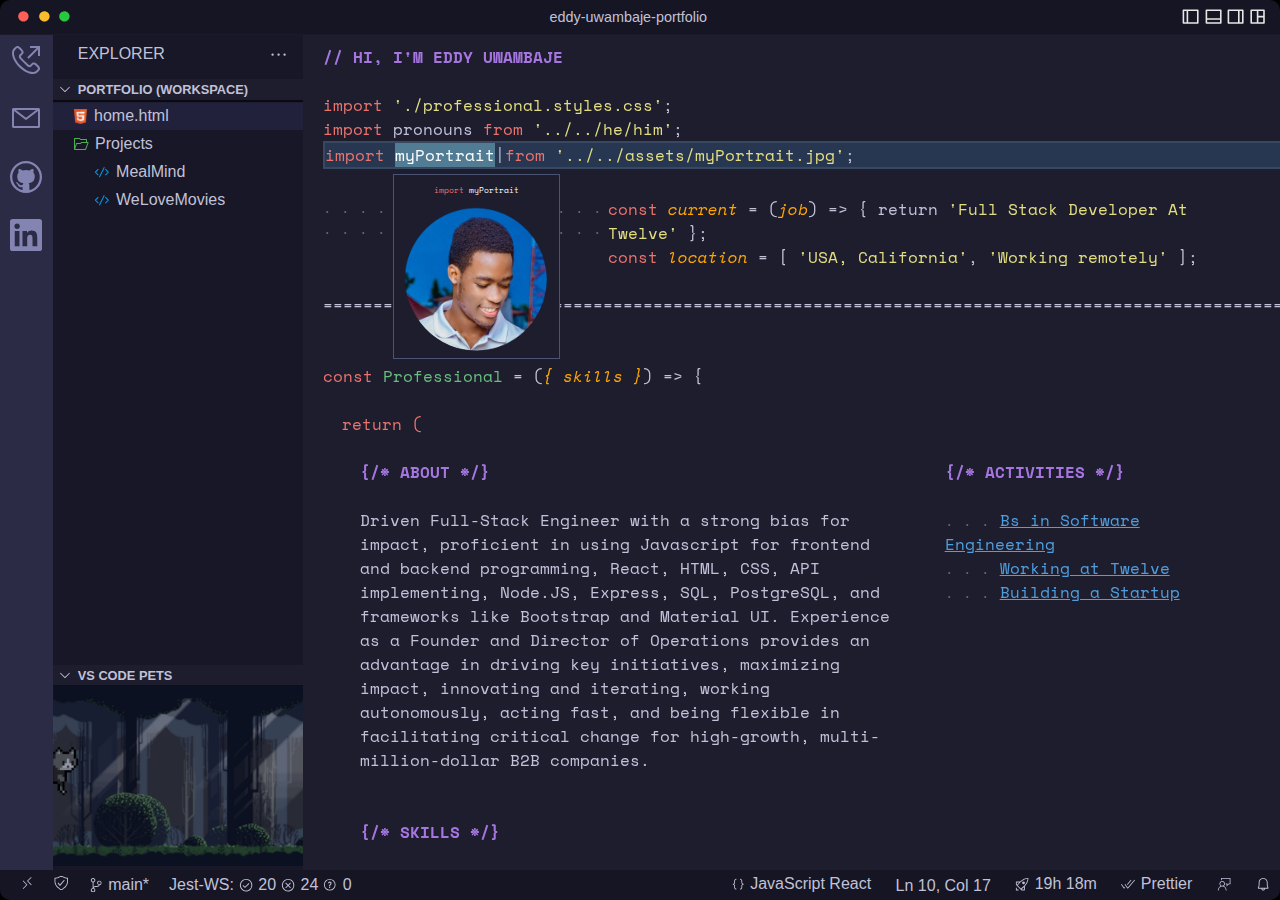
==== index.html @ d239633b "initial commit" ====
<!DOCTYPE html>
<html lang="en">
<head>
 <meta charset="utf-8">
 <link rel="icon" href="./static/images/favicon.ico">
 <meta name="viewport" content="width=device-width,initial-scale=1">
 <meta name="theme-color" content="#000000">
 <title>Eddy UWAMBAJE</title>
 <link href="./static/css/styles.css" rel="stylesheet">
</head>

 <div id="root">
  <div class="browser">
   <div class="browser-window">
    <div class="browser-options"><span class="close-button"><svg stroke="currentColor" fill="currentColor"
       stroke-width="0" viewBox="0 0 16 16" height="1em" width="1em" xmlns="http://www.w3.org/2000/svg">
       <path
        d="M8 4c.367 0 .721.048 1.063.145a3.943 3.943 0 0 1 1.762 1.031 3.944 3.944 0 0 1 1.03 1.762c.097.34.145.695.145 1.062 0 .367-.048.721-.145 1.063a3.94 3.94 0 0 1-1.03 1.765 4.017 4.017 0 0 1-1.762 1.031C8.72 11.953 8.367 12 8 12s-.721-.047-1.063-.14a4.056 4.056 0 0 1-1.765-1.032A4.055 4.055 0 0 1 4.14 9.062 3.992 3.992 0 0 1 4 8c0-.367.047-.721.14-1.063a4.02 4.02 0 0 1 .407-.953A4.089 4.089 0 0 1 5.98 4.546a3.94 3.94 0 0 1 .957-.401A3.89 3.89 0 0 1 8 4z">
       </path>
      </svg></span><span class="minimize-button"><svg stroke="currentColor" fill="currentColor" stroke-width="0"
       viewBox="0 0 16 16" height="1em" width="1em" xmlns="http://www.w3.org/2000/svg">
       <path
        d="M8 4c.367 0 .721.048 1.063.145a3.943 3.943 0 0 1 1.762 1.031 3.944 3.944 0 0 1 1.03 1.762c.097.34.145.695.145 1.062 0 .367-.048.721-.145 1.063a3.94 3.94 0 0 1-1.03 1.765 4.017 4.017 0 0 1-1.762 1.031C8.72 11.953 8.367 12 8 12s-.721-.047-1.063-.14a4.056 4.056 0 0 1-1.765-1.032A4.055 4.055 0 0 1 4.14 9.062 3.992 3.992 0 0 1 4 8c0-.367.047-.721.14-1.063a4.02 4.02 0 0 1 .407-.953A4.089 4.089 0 0 1 5.98 4.546a3.94 3.94 0 0 1 .957-.401A3.89 3.89 0 0 1 8 4z">
       </path>
      </svg></span><span class="maximize-button"><svg stroke="currentColor" fill="currentColor" stroke-width="0"
       viewBox="0 0 16 16" height="1em" width="1em" xmlns="http://www.w3.org/2000/svg">
       <path
        d="M8 4c.367 0 .721.048 1.063.145a3.943 3.943 0 0 1 1.762 1.031 3.944 3.944 0 0 1 1.03 1.762c.097.34.145.695.145 1.062 0 .367-.048.721-.145 1.063a3.94 3.94 0 0 1-1.03 1.765 4.017 4.017 0 0 1-1.762 1.031C8.72 11.953 8.367 12 8 12s-.721-.047-1.063-.14a4.056 4.056 0 0 1-1.765-1.032A4.055 4.055 0 0 1 4.14 9.062 3.992 3.992 0 0 1 4 8c0-.367.047-.721.14-1.063a4.02 4.02 0 0 1 .407-.953A4.089 4.089 0 0 1 5.98 4.546a3.94 3.94 0 0 1 .957-.401A3.89 3.89 0 0 1 8 4z">
       </path>
      </svg></span></div>
    <div class="file-name"><a href="./">eddy-uwambaje-portfolio</a></div>
    <div class="file-name-menu"><a aria-current="page" class="active" href="./">
      <div class="browser-menu"><span class="purple"> <img src="./static/images/html.png" height="15px" width="15px"/></span>
       <p class="linkActive">home.html</p>
      </div>
     </a><a class="" href="./projects.html">
      <div class="browser-menu"><span class="green"><svg stroke="currentColor" fill="currentColor" stroke-width="0"
         viewBox="0 0 16 16" height="1em" width="1em" xmlns="http://www.w3.org/2000/svg">
         <path
          d="M1.5 14h11l.48-.37 2.63-7-.48-.63H14V3.5l-.5-.5H7.71l-.86-.85L6.5 2h-5l-.5.5v11l.5.5zM2 3h4.29l.86.85.35.15H13v2H8.5l-.35.15-.86.85H3.5l-.47.34-1 3.08L2 3zm10.13 10H2.19l1.67-5H7.5l.35-.15.86-.85h5.79l-2.37 6z">
         </path>
        </svg></span>
       <p>Projects</p>
      </div>
     </a></div>
    <div class="panel-options"><span class="panel-icon"><svg stroke="currentColor" fill="currentColor" stroke-width="0"
       viewBox="0 0 24 24" height="1em" width="1em" xmlns="http://www.w3.org/2000/svg">
       <g>
        <path fill="none" d="M0 0h24v24H0z"></path>
        <path fill-rule="nonzero"
         d="M21 3a1 1 0 0 1 1 1v16a1 1 0 0 1-1 1H3a1 1 0 0 1-1-1V4a1 1 0 0 1 1-1h18zM7 5H4v14h3V5zm13 0H9v14h11V5z">
        </path>
       </g>
      </svg></span><span class="panel-icon"><svg stroke="currentColor" fill="currentColor" stroke-width="0"
       viewBox="0 0 24 24" height="1em" width="1em" xmlns="http://www.w3.org/2000/svg">
       <g>
        <path fill="none" d="M0 0h24v24H0z"></path>
        <path fill-rule="nonzero"
         d="M21 3a1 1 0 0 1 1 1v16a1 1 0 0 1-1 1H3a1 1 0 0 1-1-1V4a1 1 0 0 1 1-1h18zM4 16v3h16v-3H4zm0-2h16V5H4v9z">
        </path>
       </g>
      </svg></span><span class="panel-icon"><svg stroke="currentColor" fill="currentColor" stroke-width="0"
       viewBox="0 0 24 24" height="1em" width="1em" xmlns="http://www.w3.org/2000/svg">
       <g>
        <path fill="none" d="M0 0h24v24H0z"></path>
        <path fill-rule="nonzero"
         d="M21 3a1 1 0 0 1 1 1v16a1 1 0 0 1-1 1H3a1 1 0 0 1-1-1V4a1 1 0 0 1 1-1h18zm-6 2H4v14h11V5zm5 0h-3v14h3V5z">
        </path>
       </g>
      </svg></span><span class="panel-icon"><svg stroke="currentColor" fill="currentColor" stroke-width="0"
       viewBox="0 0 24 24" height="1em" width="1em" xmlns="http://www.w3.org/2000/svg">
       <g>
        <path fill="none" d="M0 0h24v24H0z"></path>
        <path fill-rule="nonzero"
         d="M21 20a1 1 0 0 1-1 1H4a1 1 0 0 1-1-1V4a1 1 0 0 1 1-1h16a1 1 0 0 1 1 1v16zM11 5H5v14h6V5zm8 8h-6v6h6v-6zm0-8h-6v6h6V5z">
        </path>
       </g>
      </svg></span></div>
   </div>
   <div class="app">
    <div class="iconbar"><a href="tel:+250785850860" target="_blank" rel="noreferrer" class="icon-button"><span><svg
        stroke="currentColor" fill="currentColor" stroke-width="0" viewBox="0 0 16 16" height="1em" width="1em"
        xmlns="http://www.w3.org/2000/svg">
        <path
         d="M8.648 6.648L13.29 2H10V1h5v5h-1V2.71L9.352 7.353l-.704-.704zm3.305 2.563a1.567 1.567 0 0 1 1.102.453c.11.11.232.224.367.344l.43.383c.15.135.291.276.421.421.13.146.253.295.368.446.114.15.2.312.257.484.058.172.092.344.102.516a1.568 1.568 0 0 1-.453 1.101c-.266.266-.505.5-.719.704a4.006 4.006 0 0 1-.664.515c-.23.14-.487.245-.773.313a4.696 4.696 0 0 1-1.008.109 6.157 6.157 0 0 1-1.75-.266A9.819 9.819 0 0 1 7.843 14a12.445 12.445 0 0 1-1.741-1.117 15.329 15.329 0 0 1-1.61-1.414c-.505-.51-.974-1.05-1.406-1.617a11.64 11.64 0 0 1-1.102-1.735 10.38 10.38 0 0 1-.718-1.773A6.005 6.005 0 0 1 1 4.625c0-.396.034-.734.102-1.016a2.63 2.63 0 0 1 .312-.765c.14-.23.313-.45.516-.664.203-.214.44-.456.71-.727A1.567 1.567 0 0 1 3.743 1c.26 0 .51.07.75.21.24.142.472.313.696.517.223.203.43.416.617.64.187.224.364.417.53.578a1.567 1.567 0 0 1 .453 1.102 1.4 1.4 0 0 1-.1.547 1.824 1.824 0 0 1-.25.43 2.983 2.983 0 0 1-.329.351c-.12.11-.229.214-.328.313a3.128 3.128 0 0 0-.258.289.46.46 0 0 0-.101.312c0 .063.047.162.14.297a5.3 5.3 0 0 0 .391.484 24.386 24.386 0 0 0 1.211 1.266c.234.23.461.45.68.664.218.214.43.417.633.61.203.192.375.356.515.492.14.135.25.24.328.312a.534.534 0 0 0 .696.063c.093-.068.19-.152.289-.25.099-.1.2-.209.304-.329.104-.12.224-.229.36-.328.135-.099.278-.185.43-.258a1.21 1.21 0 0 1 .554-.101zM11.383 14c.318 0 .583-.029.797-.086a1.93 1.93 0 0 0 .586-.266c.177-.12.343-.26.5-.421.156-.162.346-.352.57-.57.11-.11.164-.24.164-.391 0-.068-.042-.164-.125-.29a6.122 6.122 0 0 0-.313-.421 5.01 5.01 0 0 0-.43-.47c-.16-.155-.317-.299-.468-.429a4.322 4.322 0 0 0-.414-.32c-.125-.083-.224-.125-.297-.125a.545.545 0 0 0-.312.101 1.801 1.801 0 0 0-.29.25c-.093.1-.195.209-.304.329-.11.12-.23.229-.36.328-.13.099-.273.185-.43.258a1.208 1.208 0 0 1-.546.101 1.527 1.527 0 0 1-1.102-.46L4.883 7.39a1.537 1.537 0 0 1-.336-.5 1.655 1.655 0 0 1-.125-.602c0-.203.034-.383.101-.539.068-.156.151-.302.25-.438.1-.135.209-.252.329-.351.12-.099.229-.203.328-.313.099-.109.185-.205.258-.289a.429.429 0 0 0 .101-.312c0-.068-.042-.164-.125-.29a5.085 5.085 0 0 0-.312-.413 6.791 6.791 0 0 0-.43-.469 6.787 6.787 0 0 0-.469-.43 5.674 5.674 0 0 0-.422-.32c-.13-.089-.226-.13-.289-.125a.542.542 0 0 0-.398.164 65.24 65.24 0 0 1-.57.563 3.073 3.073 0 0 0-.422.5 1.9 1.9 0 0 0-.258.586A3.377 3.377 0 0 0 2 4.601c0 .5.08 1.015.242 1.546a9.12 9.12 0 0 0 .672 1.61c.287.541.63 1.068 1.031 1.578.401.51.831.997 1.29 1.46a13.205 13.205 0 0 0 3.046 2.298 8.37 8.37 0 0 0 1.586.664 5.526 5.526 0 0 0 1.516.242z">
        </path>
       </svg></span></a><a
      href="mailto:uwambajeddy@gmail.com?subject=Portfolio%20Contact&amp;body=Write%20your%20message%20here%20%3A)"
      target="_blank" rel="noreferrer" class="icon-button"><span><svg stroke="currentColor" fill="currentColor"
        stroke-width="0" viewBox="0 0 16 16" height="1em" width="1em" xmlns="http://www.w3.org/2000/svg">
        <path fill-rule="evenodd" clip-rule="evenodd"
         d="M1 3.5l.5-.5h13l.5.5v9l-.5.5h-13l-.5-.5v-9zm1 1.035V12h12V4.536L8.31 8.9H7.7L2 4.535zM13.03 4H2.97L8 7.869 13.03 4z">
        </path>
       </svg></span></a><a href="https://github.com/uwambajeddy" target="_blank" rel="noreferrer"
      class="icon-button"><span><svg stroke="currentColor" fill="currentColor" stroke-width="0" viewBox="0 0 24 24"
        height="1em" width="1em" xmlns="http://www.w3.org/2000/svg">
        <path
         d="M12 0a12 12 0 1 0 0 24 12 12 0 0 0 0-24zm3.163 21.783h-.093a.513.513 0 0 1-.382-.14.513.513 0 0 1-.14-.372v-1.406c.006-.467.01-.94.01-1.416a3.693 3.693 0 0 0-.151-1.028 1.832 1.832 0 0 0-.542-.875 8.014 8.014 0 0 0 2.038-.471 4.051 4.051 0 0 0 1.466-.964c.407-.427.71-.943.885-1.506a6.77 6.77 0 0 0 .3-2.13 4.138 4.138 0 0 0-.26-1.476 3.892 3.892 0 0 0-.795-1.284 2.81 2.81 0 0 0 .162-.582c.033-.2.05-.402.05-.604 0-.26-.03-.52-.09-.773a5.309 5.309 0 0 0-.221-.763.293.293 0 0 0-.111-.02h-.11c-.23.002-.456.04-.674.111a5.34 5.34 0 0 0-.703.26 6.503 6.503 0 0 0-.661.343c-.215.127-.405.249-.573.362a9.578 9.578 0 0 0-5.143 0 13.507 13.507 0 0 0-.572-.362 6.022 6.022 0 0 0-.672-.342 4.516 4.516 0 0 0-.705-.261 2.203 2.203 0 0 0-.662-.111h-.11a.29.29 0 0 0-.11.02 5.844 5.844 0 0 0-.23.763c-.054.254-.08.513-.081.773 0 .202.017.404.051.604.033.199.086.394.16.582A3.888 3.888 0 0 0 5.702 10a4.142 4.142 0 0 0-.263 1.476 6.871 6.871 0 0 0 .292 2.12c.181.563.483 1.08.884 1.516.415.422.915.75 1.466.964.653.25 1.337.41 2.033.476a1.828 1.828 0 0 0-.452.633 2.99 2.99 0 0 0-.2.744 2.754 2.754 0 0 1-1.175.27 1.788 1.788 0 0 1-1.065-.3 2.904 2.904 0 0 1-.752-.824 3.1 3.1 0 0 0-.292-.382 2.693 2.693 0 0 0-.372-.343 1.841 1.841 0 0 0-.432-.24 1.2 1.2 0 0 0-.481-.101c-.04.001-.08.005-.12.01a.649.649 0 0 0-.162.02.408.408 0 0 0-.13.06.116.116 0 0 0-.06.1.33.33 0 0 0 .14.242c.093.074.17.131.232.171l.03.021c.133.103.261.214.382.333.112.098.213.209.3.33.09.119.168.246.231.381.073.134.15.288.231.463.188.474.522.875.954 1.145.453.243.961.364 1.476.351.174 0 .349-.01.522-.03.172-.028.343-.057.515-.091v1.743a.5.5 0 0 1-.533.521h-.062a10.286 10.286 0 1 1 6.324 0v.005z">
        </path>
       </svg></span></a><a href="https://www.linkedin.com/in/eddy-uwambaje-920a27228/" target="_blank" rel="noreferrer"
      class="icon-button"><span class="si"><svg stroke="currentColor" fill="currentColor" stroke-width="0" role="img"
        viewBox="0 0 24 24" height="1em" width="1em" xmlns="http://www.w3.org/2000/svg">
        <title></title>
        <path
         d="M20.447 20.452h-3.554v-5.569c0-1.328-.027-3.037-1.852-3.037-1.853 0-2.136 1.445-2.136 2.939v5.667H9.351V9h3.414v1.561h.046c.477-.9 1.637-1.85 3.37-1.85 3.601 0 4.267 2.37 4.267 5.455v6.286zM5.337 7.433c-1.144 0-2.063-.926-2.063-2.065 0-1.138.92-2.063 2.063-2.063 1.14 0 2.064.925 2.064 2.063 0 1.139-.925 2.065-2.064 2.065zm1.782 13.019H3.555V9h3.564v11.452zM22.225 0H1.771C.792 0 0 .774 0 1.729v20.542C0 23.227.792 24 1.771 24h20.451C23.2 24 24 23.227 24 22.271V1.729C24 .774 23.2 0 22.222 0h.003z">
        </path>
       </svg></span></a><a class="icon-button menu"><span><svg stroke="currentColor" fill="currentColor"
        stroke-width="0" viewBox="0 0 16 16" height="1em" width="1em" xmlns="http://www.w3.org/2000/svg">
        <path d="M16 5H0V4h16v1zm0 8H0v-1h16v1zm0-4.008H0V8h16v.992z"></path>
       </svg></span></a></div>
       
    <div class="explorer">
     <div class="header">
      <p>EXPLORER</p><span><svg stroke="currentColor" fill="currentColor" stroke-width="0" viewBox="0 0 16 16"
        height="1em" width="1em" xmlns="http://www.w3.org/2000/svg">
        <path d="M4 8a1 1 0 1 1-2 0 1 1 0 0 1 2 0zm5 0a1 1 0 1 1-2 0 1 1 0 0 1 2 0zm5 0a1 1 0 1 1-2 0 1 1 0 0 1 2 0z">
        </path>
       </svg></span>
     </div>
     <div class="files">
      <div class="top">
       <div class="divider shadow"><span><svg stroke="currentColor" fill="currentColor" stroke-width="0"
          viewBox="0 0 16 16" height="1em" width="1em" xmlns="http://www.w3.org/2000/svg">
          <path fill-rule="evenodd" clip-rule="evenodd"
           d="M7.976 10.072l4.357-4.357.62.618L8.284 11h-.618L3 6.333l.619-.618 4.357 4.357z"></path>
         </svg></span>
        <p>PORTFOLIO (WORKSPACE)</p>
       </div>
       <div data-simplebar="init" class="links">
        <div class="simplebar-wrapper" style="margin: 0px;">
         <div class="simplebar-height-auto-observer-wrapper">
          <div class="simplebar-height-auto-observer"></div>
         </div>
         <div class="simplebar-mask">
          <div class="simplebar-offset" style="right: 0px; bottom: 0px;">
           <div class="simplebar-content-wrapper" tabindex="0" role="region" aria-label="scrollable content"
            style="height: 100%; overflow: hidden;">
            <div class="simplebar-content" style="padding: 0px;"><a aria-current="page" class="active" href="./">
              <div class="folder home linkActive"><span class="purple"><img src="./static/images/html.png" height="15px" width="15px"/></span>
               <p>home.html</p>
              </div>
             </a><a class="" href="./projects.html">
              <div class="folder"><span class="green"><svg stroke="currentColor" fill="currentColor" stroke-width="0"
                 viewBox="0 0 16 16" height="1em" width="1em" xmlns="http://www.w3.org/2000/svg">
                 <path
                  d="M1.5 14h11l.48-.37 2.63-7-.48-.63H14V3.5l-.5-.5H7.71l-.86-.85L6.5 2h-5l-.5.5v11l.5.5zM2 3h4.29l.86.85.35.15H13v2H8.5l-.35.15-.86.85H3.5l-.47.34-1 3.08L2 3zm10.13 10H2.19l1.67-5H7.5l.35-.15.86-.85h5.79l-2.37 6z">
                 </path>
                </svg></span>
               <p>Projects</p>
              </div>
             </a>
             <div class="projects"><a class="" href="./projects/ks-MealMind">
               <div class="folder"><span class="blue"><svg stroke="currentColor" fill="currentColor" stroke-width="0"
                  viewBox="0 0 16 16" height="1em" width="1em" xmlns="http://www.w3.org/2000/svg">
                  <path
                   d="M4.708 5.578L2.061 8.224l2.647 2.646-.708.708-3-3V7.87l3-3 .708.708zm7-.708L11 5.578l2.647 2.646L11 10.87l.708.708 3-3V7.87l-3-3zM4.908 13l.894.448 5-10L9.908 3l-5 10z">
                  </path>
                 </svg></span>
                <p>MealMind</p>
               </div>
              </a><a class="" href="./projects/ks-WeLoveMovies">
               <div class="folder"><span class="blue"><svg stroke="currentColor" fill="currentColor" stroke-width="0"
                  viewBox="0 0 16 16" height="1em" width="1em" xmlns="http://www.w3.org/2000/svg">
                  <path
                   d="M4.708 5.578L2.061 8.224l2.647 2.646-.708.708-3-3V7.87l3-3 .708.708zm7-.708L11 5.578l2.647 2.646L11 10.87l.708.708 3-3V7.87l-3-3zM4.908 13l.894.448 5-10L9.908 3l-5 10z">
                  </path>
                 </svg></span>
                <p>WeLoveMovies</p>
               </div>
              </a></div>
            </div>
           </div>
          </div>
         </div>
         <div class="simplebar-placeholder" style="width: 250px; height: 479px;"></div>
        </div>
        <div class="simplebar-track simplebar-horizontal" style="visibility: hidden;">
         <div class="simplebar-scrollbar" style="width: 0px; display: none;"></div>
        </div>
        <div class="simplebar-track simplebar-vertical" style="visibility: hidden;">
         <div class="simplebar-scrollbar" style="height: 0px; display: none;"></div>
        </div>
       </div>
      </div>
      <div class="bottom"><a href="https://marketplace.visualstudio.com/items?itemName=tonybaloney.vscode-pets"
        target="_blank" rel="noreferrer">
        <div class="divider"><span><svg stroke="currentColor" fill="currentColor" stroke-width="0" viewBox="0 0 16 16"
           height="1em" width="1em" xmlns="http://www.w3.org/2000/svg">
           <path fill-rule="evenodd" clip-rule="evenodd"
            d="M7.976 10.072l4.357-4.357.62.618L8.284 11h-.618L3 6.333l.619-.618 4.357 4.357z"></path>
          </svg></span>
         <p>VS CODE PETS</p>
        </div>
       </a><a href="https://marketplace.visualstudio.com/items?itemName=tonybaloney.vscode-pets" target="_blank"
        rel="noreferrer"><img src="./static/images/vspets.png"
         alt="Screenshot of a VSCodePets cat climbing in a forest"></a></div>
     </div>
    </div>
    <div data-simplebar="init" class="about-container simplebar-scrollable-y">
     <div class="simplebar-wrapper" style="margin: -10.2188px -20.4531px;">
      <div class="simplebar-height-auto-observer-wrapper">
       <div class="simplebar-height-auto-observer"></div>
      </div>
      <div class="simplebar-mask">
       <div class="simplebar-offset" style="right: 0px; bottom: 0px;">
        <div class="simplebar-content-wrapper" tabindex="0" role="region" aria-label="scrollable content"
         style="height: 100%; overflow: hidden scroll;">
         <div class="simplebar-content" style="padding: 10.2188px 20.4531px;">
          <p class="comment intro">// HI, I'M EDDY UWAMBAJE</p><br>
          <p><span class="code">import</span> <span class="style">'./professional.styles.css'</span>;</p>
          <p><span class="code">import</span> pronouns <span class="code">from</span> <span
            class="style">'../../he/him'</span>;</p>
          <p class="active-line"><span class="code">import</span> <mark class="highlight">myPortrait</mark><span
            class="blinking-cursor">|</span><span class="code">from</span> <span
            class="style">'../../assets/myPortrait.jpg'</span>;</p>
          <div class="position-container">
           <div class="code-popup">
            <p class="portrait-message"><span class="code">import</span> myPortrait</p><img
             src="/static/images/headshot.png" alt="Headshot" class="img-popup">
           </div>
           <div class="background-container">
            <div class="background-text-container">
             <div class="background-text left">
              <div class="back-symbols dots">. . . . . . . . . . . . . . . . . . . . . . . . . . . . . . . . . . . . . .
               . .</div>
              <div class="back-symbols dots">. . . . . . . . . . . . . . . . . . . . . . . . . . . . . . . . . . . . . .
               . .</div>
             </div>
             <div class="background-text">
              <p class="code-message"><span class="code">const</span> <span class="variable">current</span> = (<span
                class="variable">job</span>) =&gt; { return <span class="style">'Full Stack Developer At Twelve'</span> };</p>
              <p class="code-message"><span class="code">const</span> <span class="variable">location</span> = [ <span
                class="style">'USA, California'</span>, <span class="style">'Working remotely'</span> ];</p>
             </div>
            </div>
            <div class="back-symbols">
             ==========================================================================================================================================================================================================
            </div>
           </div>
          </div>
          <p><span class="code">const</span> <span class="identifier">Professional</span> = (<span class="variable">{
            skills }</span>) =&gt; {</p><br>
          <div class="nested">
           <p><span class="code">return (</span></p><br>
           <div class="nested">
            <div class="about-activities-container">
             <div class="about-activities-left">
              <h1 class="comment">{/* ABOUT */}</h1><br>
              <p>Driven Full-Stack Engineer with a strong bias for impact, proficient in using Javascript for frontend
               and backend programming, React, HTML, CSS, API implementing, Node.JS, Express, SQL, PostgreSQL, and
               frameworks like Bootstrap and Material UI. Experience as a Founder and Director of Operations provides an
               advantage in driving key initiatives, maximizing impact, innovating and iterating, working autonomously,
               acting fast, and being flexible in facilitating critical change for high-growth, multi-million-dollar B2B
               companies.</p>
             </div>
             <div class="about-activities">
              <h1 class="comment">{/* ACTIVITIES */}</h1><br>
              <p><span class="background dots">. . .</span> <span class="link"><a
                 href="https://www.alueducation.com" target="_blank" rel="noreferrer">Bs in Software Engineering</a></span></p>
              
              <p><span class="background dots">. . .</span> <span class="link"><a
                 href="https://www.usetwelve.com" target="_blank" rel="noreferrer">Working at Twelve</a></span>
              </p>
              <p><span class="background dots">. . .</span> <span class="link"><a
                 href="http://www.gobi.rw"
                 target="_blank" rel="noreferrer">Building a Startup</a></span></p>
             </div>
            </div><br><br>
            <h1 class="comment">{/* SKILLS */}</h1><br>
            <p>{</p><br>
            <div class="nested skills">
             <p><span class="code">frontend</span>: [<br>
              <div class="nested">HTML, CSS, Sass, Styled Components, Javascript, React, Redux, jQuery</div>];<br>
             </p><br>
             <p><span class="code">backend</span>: [<br>
              <div class="nested">Node.js, Express, RESTful APIs, SQL, PostgreSQL</div>];<br>
             </p><br>
             <p><span class="code">tools</span>: [<br>
              <div class="nested">Mocha, Chai, Jest, Knex, Git, GitHub, Heroku, Vercel, Netlify, Firebase, Node Package
               Manager, Yarn, Visual Studio Code, Figma, Photoshop, Miro, Atlassian (Confluence, Jira, Trello), Asana,
               ClickUp, Teamwork, Basecamp, 15Five, Lattice, Gusto, Slack</div>];<br>
             </p><br>
             <p><span class="code">additionalSkills</span>: [<br>
              <div class="nested">Project and Product Management, Process Documentation, System Conversions and
               Integrations, Cross-functional Collaboration, Product-led Growth, Product Analytics, User Feedback
               Collection and Analysis, Design Systems, UI and UX Design, Roadmap Planning, Customer and Community
               Support, and Open Source Contributions.</div>];<br>
             </p><br>
            </div>
            <p>}</p><br>
           </div>
           <p><span class="code">)</span></p><br>
          </div>
          <p>}</p><br>
          <p><span class="code">export default</span> <span class="identifier">Professional;</span></p>
         </div>
        </div>
       </div>
      </div>
      <div class="simplebar-placeholder" style="width: 724px; height: 1850px;"></div>
     </div>
     <div class="simplebar-track simplebar-horizontal" style="visibility: hidden;">
      <div class="simplebar-scrollbar" style="width: 0px; display: none;"></div>
     </div>
     <div class="simplebar-track simplebar-vertical" style="visibility: visible;">
      <div class="simplebar-scrollbar" style="height: 450px; transform: translate3d(0px, 0px, 0px); display: block;">
      </div>
     </div>
    </div>
   </div>
   <div class="status-bar">
    <div class="status-left">
     <div class="block"><span><svg stroke="currentColor" fill="currentColor" stroke-width="0" viewBox="0 0 16 16"
        height="1em" width="1em" xmlns="http://www.w3.org/2000/svg">
        <path fill-rule="evenodd" clip-rule="evenodd"
         d="M12.904 9.57L8.928 5.596l3.976-3.976-.619-.62L8 5.286v.619l4.285 4.285.62-.618zM3 5.62l4.072 4.07L3 13.763l.619.618L8 10v-.619L3.619 5 3 5.619z">
        </path>
       </svg></span></div>
     <div class="block"><span><svg stroke="currentColor" fill="currentColor" stroke-width="0" viewBox="0 0 16 16"
        height="1em" width="1em" xmlns="http://www.w3.org/2000/svg">
        <path
         d="M8.069 0c.262 0 .52.017.76.057a4.1 4.1 0 0 1 .697.154c.228.069.451.155.674.263.217.103.44.229.663.366.377.24.748.434 1.126.589a7.537 7.537 0 0 0 2.331.525c.406.029.823.046 1.257.046v4c0 .76-.097 1.48-.291 2.166a8.996 8.996 0 0 1-.789 1.943 10.312 10.312 0 0 1-1.188 1.725 15.091 15.091 0 0 1-1.492 1.532 17.57 17.57 0 0 1-1.703 1.325c-.594.412-1.194.795-1.794 1.143l-.24.143-.24-.143a27.093 27.093 0 0 1-1.806-1.143 15.58 15.58 0 0 1-1.703-1.325 15.082 15.082 0 0 1-1.491-1.532 10.947 10.947 0 0 1-1.194-1.725 9.753 9.753 0 0 1-.789-1.943A7.897 7.897 0 0 1 .571 6V2c.435 0 .852-.017 1.258-.046a8.16 8.16 0 0 0 1.188-.171c.383-.086.766-.2 1.143-.354A6.563 6.563 0 0 0 5.28.846C5.72.56 6.166.349 6.606.21A4.79 4.79 0 0 1 8.069 0zm6.502 2.983a9.566 9.566 0 0 1-2.234-.377 7.96 7.96 0 0 1-2.046-.943A4.263 4.263 0 0 0 9.23 1.16 3.885 3.885 0 0 0 8.074.994a3.99 3.99 0 0 0-1.165.166 3.946 3.946 0 0 0-1.058.503A7.926 7.926 0 0 1 3.8 2.61c-.709.206-1.451.332-2.229.378v3.017c0 .663.086 1.297.258 1.908a8.58 8.58 0 0 0 .72 1.743 9.604 9.604 0 0 0 1.08 1.572c.417.491.862.948 1.342 1.382.48.435.983.835 1.509 1.206.531.372 1.063.709 1.594 1.017a22.397 22.397 0 0 0 1.589-1.017 15.389 15.389 0 0 0 1.514-1.206c.48-.434.926-.891 1.343-1.382a9.596 9.596 0 0 0 1.08-1.572 8.258 8.258 0 0 0 .709-1.743 6.814 6.814 0 0 0 .262-1.908V2.983z">
        </path>
        <path fill-rule="evenodd" clip-rule="evenodd"
         d="M11.797 4.709l-.44-.378-.406.035-4.36 5.148-1.485-2.12-.4-.068-.463.331-.069.4 1.909 2.726.217.12.457.028.234-.102 4.835-5.715-.029-.405z">
        </path>
       </svg></span></div>
     <div class="block"><a href="https://www.gitkraken.com/gitlens" target="_blank" rel="noreferrer"
       class="extension"><span><svg stroke="currentColor" fill="currentColor" stroke-width="0" viewBox="0 0 24 24"
         height="1em" width="1em" xmlns="http://www.w3.org/2000/svg">
         <path
          d="M21.007 8.222A3.738 3.738 0 0 0 15.045 5.2a3.737 3.737 0 0 0 1.156 6.583 2.988 2.988 0 0 1-2.668 1.67h-2.99a4.456 4.456 0 0 0-2.989 1.165V7.4a3.737 3.737 0 1 0-1.494 0v9.117a3.776 3.776 0 1 0 1.816.099 2.99 2.99 0 0 1 2.668-1.667h2.99a4.484 4.484 0 0 0 4.223-3.039 3.736 3.736 0 0 0 3.25-3.687zM4.565 3.738a2.242 2.242 0 1 1 4.484 0 2.242 2.242 0 0 1-4.484 0zm4.484 16.441a2.242 2.242 0 1 1-4.484 0 2.242 2.242 0 0 1 4.484 0zm8.221-9.715a2.242 2.242 0 1 1 0-4.485 2.242 2.242 0 0 1 0 4.485z">
         </path>
        </svg></span>
       <p>main*</p>
      </a></div>
     <div class="block"><a href="https://jestjs.io/" target="_blank" rel="noreferrer" class="extension">
       <p>Jest-WS:</p><span><svg stroke="currentColor" fill="currentColor" stroke-width="0" viewBox="0 0 16 16"
         height="1em" width="1em" xmlns="http://www.w3.org/2000/svg">
         <path d="M6.27 10.87h.71l4.56-4.56-.71-.71-4.2 4.21-1.92-1.92L4 8.6l2.27 2.27z"></path>
         <path fill-rule="evenodd" clip-rule="evenodd"
          d="M8.6 1c1.6.1 3.1.9 4.2 2 1.3 1.4 2 3.1 2 5.1 0 1.6-.6 3.1-1.6 4.4-1 1.2-2.4 2.1-4 2.4-1.6.3-3.2.1-4.6-.7-1.4-.8-2.5-2-3.1-3.5C.9 9.2.8 7.5 1.3 6c.5-1.6 1.4-2.9 2.8-3.8C5.4 1.3 7 .9 8.6 1zm.5 12.9c1.3-.3 2.5-1 3.4-2.1.8-1.1 1.3-2.4 1.2-3.8 0-1.6-.6-3.2-1.7-4.3-1-1-2.2-1.6-3.6-1.7-1.3-.1-2.7.2-3.8 1-1.1.8-1.9 1.9-2.3 3.3-.4 1.3-.4 2.7.2 4 .6 1.3 1.5 2.3 2.7 3 1.2.7 2.6.9 3.9.6z">
         </path>
        </svg></span>
       <p class="status-align space">20</p><span><svg stroke="currentColor" fill="currentColor" stroke-width="0"
         viewBox="0 0 16 16" height="1em" width="1em" xmlns="http://www.w3.org/2000/svg">
         <path fill-rule="evenodd" clip-rule="evenodd"
          d="M8.6 1c1.6.1 3.1.9 4.2 2 1.3 1.4 2 3.1 2 5.1 0 1.6-.6 3.1-1.6 4.4-1 1.2-2.4 2.1-4 2.4-1.6.3-3.2.1-4.6-.7-1.4-.8-2.5-2-3.1-3.5C.9 9.2.8 7.5 1.3 6c.5-1.6 1.4-2.9 2.8-3.8C5.4 1.3 7 .9 8.6 1zm.5 12.9c1.3-.3 2.5-1 3.4-2.1.8-1.1 1.3-2.4 1.2-3.8 0-1.6-.6-3.2-1.7-4.3-1-1-2.2-1.6-3.6-1.7-1.3-.1-2.7.2-3.8 1-1.1.8-1.9 1.9-2.3 3.3-.4 1.3-.4 2.7.2 4 .6 1.3 1.5 2.3 2.7 3 1.2.7 2.6.9 3.9.6zM7.9 7.5L10.3 5l.7.7-2.4 2.5 2.4 2.5-.7.7-2.4-2.5-2.4 2.5-.7-.7 2.4-2.5-2.4-2.5.7-.7 2.4 2.5z">
         </path>
        </svg></span>
       <p class="status-align space">24</p><span><svg stroke="currentColor" fill="currentColor" stroke-width="0"
         viewBox="0 0 16 16" height="1em" width="1em" xmlns="http://www.w3.org/2000/svg">
         <path fill-rule="evenodd" clip-rule="evenodd"
          d="M7.5 1a6.5 6.5 0 1 0 0 13 6.5 6.5 0 0 0 0-13zm0 12a5.5 5.5 0 1 1 0-11 5.5 5.5 0 0 1 0 11zm1.55-8.42a1.84 1.84 0 0 0-.61-.42A2.25 2.25 0 0 0 7.53 4a2.16 2.16 0 0 0-.88.17c-.239.1-.45.254-.62.45a1.89 1.89 0 0 0-.38.62 3 3 0 0 0-.15.72h1.23a.84.84 0 0 1 .506-.741.72.72 0 0 1 .304-.049.86.86 0 0 1 .27 0 .64.64 0 0 1 .22.14.6.6 0 0 1 .16.22.73.73 0 0 1 .06.3c0 .173-.037.343-.11.5a2.4 2.4 0 0 1-.27.46l-.35.42c-.12.13-.24.27-.35.41a2.33 2.33 0 0 0-.27.45 1.18 1.18 0 0 0-.1.5v.66H8v-.49a.94.94 0 0 1 .11-.42 3.09 3.09 0 0 1 .28-.41l.36-.44a4.29 4.29 0 0 0 .36-.48 2.59 2.59 0 0 0 .28-.55 1.91 1.91 0 0 0 .11-.64 2.18 2.18 0 0 0-.1-.67 1.52 1.52 0 0 0-.35-.55zM6.8 9.83h1.17V11H6.8V9.83z">
         </path>
        </svg> </span>
       <p>0</p>
      </a></div>
    </div>
    <div class="status-right">
     <div class="block"><a href="https://reactjs.org/" target="_blank" rel="noreferrer" class="extension"><span><svg
         stroke="currentColor" fill="currentColor" stroke-width="0" viewBox="0 0 16 16" height="1em" width="1em"
         xmlns="http://www.w3.org/2000/svg">
         <path fill-rule="evenodd" clip-rule="evenodd"
          d="M6 2.984V2h-.09c-.313 0-.616.062-.909.185a2.33 2.33 0 0 0-.775.53 2.23 2.23 0 0 0-.493.753v.001a3.542 3.542 0 0 0-.198.83v.002a6.08 6.08 0 0 0-.024.863c.012.29.018.58.018.869 0 .203-.04.393-.117.572v.001a1.504 1.504 0 0 1-.765.787 1.376 1.376 0 0 1-.558.115H2v.984h.09c.195 0 .38.04.556.121l.001.001c.178.078.329.184.455.318l.002.002c.13.13.233.285.307.465l.001.002c.078.18.117.368.117.566 0 .29-.006.58-.018.869-.012.296-.004.585.024.87v.001c.033.283.099.558.197.824v.001c.106.273.271.524.494.753.223.23.482.407.775.53.293.123.596.185.91.185H6v-.984h-.09c-.199 0-.387-.038-.562-.115a1.613 1.613 0 0 1-.457-.32 1.659 1.659 0 0 1-.309-.467c-.074-.18-.11-.37-.11-.573 0-.228.003-.453.011-.672.008-.228.008-.45 0-.665a4.639 4.639 0 0 0-.055-.64 2.682 2.682 0 0 0-.168-.609A2.284 2.284 0 0 0 3.522 8a2.284 2.284 0 0 0 .738-.955c.08-.192.135-.393.168-.602.033-.21.051-.423.055-.64.008-.22.008-.442 0-.666-.008-.224-.012-.45-.012-.678a1.47 1.47 0 0 1 .877-1.354 1.33 1.33 0 0 1 .563-.121H6zm4 10.032V14h.09c.313 0 .616-.062.909-.185.293-.123.552-.3.775-.53.223-.23.388-.48.493-.753v-.001c.1-.266.165-.543.198-.83v-.002c.028-.28.036-.567.024-.863-.012-.29-.018-.58-.018-.869 0-.203.04-.393.117-.572v-.001a1.504 1.504 0 0 1 .765-.787c.176-.077.362-.115.558-.115H14v-.984h-.09c-.195 0-.38-.04-.556-.121l-.001-.001a1.376 1.376 0 0 1-.455-.318l-.002-.002a1.414 1.414 0 0 1-.307-.465l-.001-.002a1.405 1.405 0 0 1-.117-.566c0-.29.006-.58.018-.869a6.19 6.19 0 0 0-.024-.87v-.001a3.542 3.542 0 0 0-.197-.824v-.001a2.23 2.23 0 0 0-.494-.753 2.33 2.33 0 0 0-.775-.53 2.325 2.325 0 0 0-.91-.185H10v.984h.09c.2 0 .386.038.562.115.174.082.326.188.457.32.127.134.23.29.309.467.074.18.11.37.11.573 0 .228-.003.452-.011.672-.008.228-.008.45 0 .665.004.222.022.435.055.64.033.214.089.416.168.609a2.282 2.282 0 0 0 .738.955 2.282 2.282 0 0 0-.738.955 2.7 2.7 0 0 0-.168.602c-.033.21-.051.423-.055.64-.008.22-.008.442 0 .666.008.224.012.45.012.678a1.47 1.47 0 0 1-.42 1.035 1.466 1.466 0 0 1-.457.319 1.33 1.33 0 0 1-.563.121H10z">
         </path>
        </svg></span>
       <p>JavaScript React</p>
      </a></div>
     <div class="block">
      <p class="extension">Ln 10, Col 17</p>
     </div>
     <div class="block"><a href="https://marketplace.visualstudio.com/items?itemName=softwaredotcom.swdc-vscode"
       target="_blank" rel="noreferrer" class="extension"><span><svg stroke="currentColor" fill="currentColor"
         stroke-width="0" viewBox="0 0 16 16" height="1em" width="1em" xmlns="http://www.w3.org/2000/svg">
         <path fill-rule="evenodd" clip-rule="evenodd"
          d="M14.491 1c-3.598.004-6.654 1.983-8.835 4H1.5l-.5.5v3l.147.354.991.991.001.009 4 4 .009.001.999.999L7.5 15h3l.5-.5v-4.154c2.019-2.178 3.996-5.233 3.992-8.846l-.501-.5zM2 6h2.643a23.828 23.828 0 0 0-2.225 2.71L2 8.294V6zm5.7 8l-.42-.423a23.59 23.59 0 0 0 2.715-2.216V14H7.7zm-1.143-1.144L3.136 9.437C4.128 8 8.379 2.355 13.978 2.016c-.326 5.612-5.987 9.853-7.421 10.84zM4 15v-1H2v-2H1v3h3zm6.748-7.667a1.5 1.5 0 1 0-2.496-1.666 1.5 1.5 0 0 0 2.495 1.666z">
         </path>
        </svg></span>
       <p>19h 18m</p>
      </a></div>
     <div class="block"><a href="https://marketplace.visualstudio.com/items?itemName=esbenp.prettier-vscode"
       target="_blank" rel="noreferrer" class="extension"><span><svg stroke="currentColor" fill="currentColor"
         stroke-width="0" viewBox="0 0 16 16" height="1em" width="1em" xmlns="http://www.w3.org/2000/svg">
         <path fill-rule="evenodd" clip-rule="evenodd"
          d="M15.62 3.596L7.815 12.81l-.728-.033L4 8.382l.754-.53 2.744 3.907L14.917 3l.703.596z"></path>
         <path fill-rule="evenodd" clip-rule="evenodd"
          d="M7.234 8.774l4.386-5.178L10.917 3l-4.23 4.994.547.78zm-1.55.403l.548.78-.547-.78zm-1.617 1.91l.547.78-.799.943-.728-.033L0 8.382l.754-.53 2.744 3.907.57-.672z">
         </path>
        </svg></span>
       <p>Prettier</p>
      </a></div>
     <div class="block"><span><svg stroke="currentColor" fill="currentColor" stroke-width="0" viewBox="0 0 16 16"
        height="1em" width="1em" xmlns="http://www.w3.org/2000/svg">
        <path
         d="M7.549 10.078c.46.182.88.424 1.258.725.378.3.701.65.97 1.046a4.829 4.829 0 0 1 .848 2.714V15H9.75v-.438a3.894 3.894 0 0 0-1.155-2.782 4.054 4.054 0 0 0-1.251-.84 3.898 3.898 0 0 0-1.532-.315A3.894 3.894 0 0 0 3.03 11.78a4.06 4.06 0 0 0-.84 1.251c-.206.474-.31.985-.315 1.531V15H1v-.438a4.724 4.724 0 0 1 .848-2.713 4.918 4.918 0 0 1 2.229-1.77 2.994 2.994 0 0 1-.555-.493 3.156 3.156 0 0 1-.417-.602 2.942 2.942 0 0 1-.26-.683 3.345 3.345 0 0 1-.095-.739c0-.423.08-.82.24-1.189a3.095 3.095 0 0 1 1.626-1.627 3.067 3.067 0 0 1 2.386-.007 3.095 3.095 0 0 1 1.627 1.627 3.067 3.067 0 0 1 .157 1.928c-.06.237-.148.465-.266.684a3.506 3.506 0 0 1-.417.608c-.16.187-.345.35-.554.492zM5.812 9.75c.301 0 .584-.057.848-.17a2.194 2.194 0 0 0 1.162-1.163c.119-.269.178-.554.178-.854a2.138 2.138 0 0 0-.643-1.538 2.383 2.383 0 0 0-.697-.472 2.048 2.048 0 0 0-.848-.178c-.3 0-.583.057-.847.17a2.218 2.218 0 0 0-1.17 1.17c-.113.264-.17.547-.17.848 0 .3.057.583.17.847.115.264.27.497.466.697a2.168 2.168 0 0 0 1.552.643zM15 1v7h-1.75l-2.625 2.625V8H9.75v-.875h1.75v1.388l1.388-1.388h1.237v-5.25h-8.75v1.572a7.255 7.255 0 0 0-.438.069 2.62 2.62 0 0 0-.437.123V1H15z">
        </path>
       </svg></span></div>
     <div class="block"><span><svg stroke="currentColor" fill="currentColor" stroke-width="0" viewBox="0 0 16 16"
        height="1em" width="1em" xmlns="http://www.w3.org/2000/svg">
        <path
         d="M13.377 10.573a7.63 7.63 0 0 1-.383-2.38V6.195a5.115 5.115 0 0 0-1.268-3.446 5.138 5.138 0 0 0-3.242-1.722c-.694-.072-1.4 0-2.07.227-.67.215-1.28.574-1.794 1.053a4.923 4.923 0 0 0-1.208 1.675 5.067 5.067 0 0 0-.431 2.022v2.2a7.61 7.61 0 0 1-.383 2.37L2 12.343l.479.658h3.505c0 .526.215 1.04.586 1.412.37.37.885.586 1.412.586.526 0 1.04-.215 1.411-.586s.587-.886.587-1.412h3.505l.478-.658-.586-1.77zm-4.69 3.147a.997.997 0 0 1-.705.299.997.997 0 0 1-.706-.3.997.997 0 0 1-.3-.705h1.999a.939.939 0 0 1-.287.706zm-5.515-1.71l.371-1.114a8.633 8.633 0 0 0 .443-2.691V6.004c0-.563.12-1.113.347-1.616.227-.514.55-.969.969-1.34.419-.382.91-.67 1.436-.837.538-.18 1.1-.24 1.65-.18a4.147 4.147 0 0 1 2.597 1.4 4.133 4.133 0 0 1 1.004 2.776v2.01c0 .909.144 1.818.443 2.691l.371 1.113h-9.63v-.012z">
        </path>
       </svg></span></div>
    </div>
   </div>
  </div>
 </div>
</body>

</html>
---- static/css/styles.css ----
@import url(https://fonts.googleapis.com/css2?family=Space+Mono:ital,wght@0,400;0,700;1,400;1,700&amp;display=swap);
* {
  box-sizing: border-box;
  margin: 0;
  padding: 0;
}
#root {
  height: 100vh;
}
body {
  background-color: #000;
  font-family: Space Mono, monospace;
}
a,
body {
  color: #c1c1d8;
}
a {
  text-decoration: none;
}
.browser {
  display: flex;
  flex-direction: column;
  flex-flow: column;
  height: 100%;
}
.app {
  display: flex;
  flex: 1 1 auto;
  flex-direction: row;
  height: -webkit-max-content;
  height: max-content;
  min-height: 0;
  min-width: 0;
}
button,
input[type="reset"],
input[type="submit"] {
  background: none;
  border: none;
  color: inherit;
  cursor: pointer;
  font: inherit;
  outline: inherit;
  padding: 0;
}
@media (max-width: 768px) {
  .app {
    flex-direction: column;
  }
}
.browser-window {
  align-items: center;
  background-color: #151523;
  border-bottom: 1px solid #1a1a2a;
  border-radius: 10px 10px 0 0;
  display: flex;
  font-family: -apple-system, BlinkMacSystemFont, sans-serif;
  font-size: 1em;
  font-weight: 300;
  justify-content: space-between;
  padding: 0.5% 1%;
}
.browser-window .browser-options {
  font-size: 1.3em;
  line-height: 0;
}
.browser-window .browser-options .close-button {
  color: #fe6057;
  display: inline-block;
}
.browser-window .browser-options .minimize-button {
  color: #fdbc2e;
  display: inline-block;
}
.browser-window .browser-options .maximize-button {
  color: #28c840;
  display: inline-block;
}
.browser-window .file-name {
  display: inline;
  font-size: 0.9em;
}
.browser-window .file-name-menu {
  display: none;
}
.browser-window .panel-options {
  color: #e7e7e7;
  display: flex;
  font-size: 1.2em;
  gap: 3px;
  line-height: 0;
}
.browser-window .panel-options .panel-icon {
  display: inline-block;
}
.browser-window .panel-options a:hover {
  border-radius: 2px;
}
@media (max-width: 992px) {
  .browser-window {
    font-size: 1.2em;
  }
  .file-name {
    display: none !important;
  }
  .file-name-menu {
    align-items: center;
    display: flex !important;
    flex-wrap: nowrap;
    height: 100%;
    justify-content: space-evenly;
    min-height: 30px;
    min-width: 50%;
  }
  .file-name-menu .browser-menu {
    align-items: center;
    display: flex;
    height: 100%;
    justify-content: space-around;
    padding: 1% 2%;
    text-align: center;
  }
  .file-name-menu .browser-menu span {
    display: inline-block;
    line-height: 0;
    padding-right: 10%;
    text-align: center;
    vertical-align: center;
  }
  .file-name-menu .browser-menu p {
    color: #8484b3;
  }
  .file-name-menu .browser-menu .yellow {
    color: #fbc02d;
  }
  .file-name-menu .browser-menu .blue {
    color: #059be5;
  }
  .file-name-menu .browser-menu .green {
    color: #4caf50;
  }
  .file-name-menu .browser-menu .purple {
    color: #a677e0;
  }
  .file-name-menu .browser-menu .red {
    color: #ff5252;
  }
  .file-name-menu .browser-menu .linkActive {
    color: #e7e7e7;
  }
}
@media (max-width: 768px) {
  .browser-window {
    display: none !important;
  }
}
.iconbar {
  align-items: center;
  background-color: #2b2b46;
  display: flex;
  flex-basis: 70px;
  flex-direction: column;
  height: 100%;
  justify-content: flex-start;
  z-index: 100;
}
.iconbar .icon-button {
  color: #8484b3;
  font-size: 2em;
  padding: 10% 0;
  text-align: center;
  width: 100%;
}
.iconbar .icon-button:hover {
  color: #e7e7e7;
}
.iconbar .menu {
  display: none;
}
.icon-bar-navigation {
  background-color: #2b2b46;
  position: relative;
}
.icon-bar-navigation .hide-menu {
  display: none;
}
.icon-bar-navigation .show-menu {
  align-items: center;
  display: block;
  display: flex;
  flex-direction: column;
  gap: 15px;
  padding: 5%;
}
.icon-bar-navigation h1 {
  color: #a677e0;
  text-align: center;
}
.icon-bar-navigation a {
  color: #8484b3;
  display: block;
  font-size: 1.5em;
  text-align: center;
  width: 100%;
}
.icon-bar-navigation .linkActive {
  color: #e7e7e7;
}
@media (max-width: 768px) {
  .menu {
    display: inline !important;
    display: initial !important;
  }
  .iconbar {
    flex-direction: row;
    height: auto;
    justify-content: space-around;
  }
  .iconbar .icon-button {
    padding: initial;
    padding-top: 1%;
    width: auto;
  }
}
[data-simplebar] {
  align-content: flex-start;
  align-items: flex-start;
  flex-direction: column;
  flex-wrap: wrap;
  justify-content: flex-start;
  position: relative;
}
.simplebar-wrapper {
  height: inherit;
  max-height: inherit;
  max-width: inherit;
  overflow: hidden;
  width: inherit;
}
.simplebar-mask {
  direction: inherit;
  height: auto !important;
  overflow: hidden;
  width: auto !important;
  z-index: 0;
}
.simplebar-mask,
.simplebar-offset {
  bottom: 0;
  left: 0;
  margin: 0;
  padding: 0;
  position: absolute;
  right: 0;
  top: 0;
}
.simplebar-offset {
  -webkit-overflow-scrolling: touch;
  box-sizing: inherit !important;
  direction: inherit !important;
  resize: none !important;
}
.simplebar-content-wrapper {
  -ms-overflow-style: none;
  box-sizing: border-box !important;
  direction: inherit;
  display: block;
  height: 100%;
  max-height: 100%;
  max-width: 100%;
  position: relative;
  scrollbar-width: none;
  width: auto;
}
.simplebar-content-wrapper::-webkit-scrollbar,
.simplebar-hide-scrollbar::-webkit-scrollbar {
  display: none;
  height: 0;
  width: 0;
}
.simplebar-content:after,
.simplebar-content:before {
  content: " ";
  display: table;
}
.simplebar-placeholder {
  max-height: 100%;
  max-width: 100%;
  pointer-events: none;
  width: 100%;
}
.simplebar-height-auto-observer-wrapper {
  box-sizing: inherit !important;
  flex-basis: 0;
  flex-grow: inherit;
  flex-shrink: 0;
  float: left;
  height: 100%;
  margin: 0;
  max-height: 1px;
  max-width: 1px;
  overflow: hidden;
  padding: 0;
  pointer-events: none;
  position: relative;
  width: 100%;
  z-index: -1;
}
.simplebar-height-auto-observer {
  box-sizing: inherit;
  display: block;
  height: 1000%;
  left: 0;
  min-height: 1px;
  min-width: 1px;
  opacity: 0;
  top: 0;
  width: 1000%;
  z-index: -1;
}
.simplebar-height-auto-observer,
.simplebar-track {
  overflow: hidden;
  pointer-events: none;
  position: absolute;
}
.simplebar-track {
  bottom: 0;
  right: 0;
  z-index: 1;
}
[data-simplebar].simplebar-dragging .simplebar-content {
  pointer-events: none;
  user-select: none;
  -webkit-user-select: none;
}
[data-simplebar].simplebar-dragging .simplebar-track {
  pointer-events: all;
}
.simplebar-scrollbar {
  left: 0;
  min-height: 10px;
  position: absolute;
  right: 0;
}
.simplebar-scrollbar:before {
  background: #000;
  border-radius: 7px;
  content: "";
  left: 2px;
  opacity: 0;
  position: absolute;
  right: 2px;
  transition: opacity 0.2s linear;
}
.simplebar-scrollbar.simplebar-visible:before {
  opacity: 0.5;
  transition: opacity 0s linear;
}
.simplebar-track.simplebar-vertical {
  top: 0;
  width: 11px;
}
.simplebar-track.simplebar-vertical .simplebar-scrollbar:before {
  bottom: 2px;
  top: 2px;
}
.simplebar-track.simplebar-horizontal {
  height: 11px;
  left: 0;
}
.simplebar-track.simplebar-horizontal .simplebar-scrollbar:before {
  height: 100%;
  left: 2px;
  right: 2px;
}
.simplebar-track.simplebar-horizontal .simplebar-scrollbar {
  height: 7px;
  left: 0;
  min-height: 0;
  min-width: 10px;
  right: auto;
  top: 2px;
  width: auto;
}
[data-simplebar-direction="rtl"] .simplebar-track.simplebar-vertical {
  left: 0;
  right: auto;
}
.hs-dummy-scrollbar-size {
  direction: rtl;
  height: 500px;
  opacity: 0;
  overflow-x: scroll;
  overflow-y: hidden;
  position: fixed;
  visibility: hidden;
  width: 500px;
}
.simplebar-hide-scrollbar {
  -ms-overflow-style: none;
  left: 0;
  overflow-y: scroll;
  position: fixed;
  scrollbar-width: none;
  visibility: hidden;
}
.explorer {
  background-color: #171727;
  display: flex;
  flex-direction: column;
  font-family: -apple-system, BlinkMacSystemFont, sans-serif;
  font-weight: 300;
  height: 100%;
  max-width: 250px;
  min-height: 0;
  min-width: 200px;
  min-width: 0;
}
.explorer .header {
  display: flex;
  justify-content: space-between;
  padding: 10px 15px 10px 25px;
}
.explorer .header p {
  font-size: 1em;
}
.explorer .header span {
  font-size: 1.2em;
}
.explorer .files {
  display: flex;
  flex-direction: column;
  flex-grow: 2;
  justify-content: space-between;
  min-height: 0;
  min-width: 0;
}
.explorer .files .top {
  display: grid;
  flex-grow: 1;
  grid-template-rows: auto auto 2fr;
  min-height: 0;
  min-width: 0;
}
.explorer .files .top .divider {
  background-color: #1d1d2e;
  border-bottom: 1px solid #0e0e17;
  display: flex;
  padding: 2px 0 1px;
}
.explorer .files .top .divider span {
  font-size: 1em;
  line-height: 0;
  padding-left: 4px;
}
.explorer .files .top .divider p {
  font-size: 0.8em;
  font-weight: 700;
  padding: 1px 0 1px 5px;
}
.explorer .files .top .shadow {
  border-bottom: 1px solid #1d1d2e;
  box-shadow: 0 2px 1px 0 rgba(10, 9, 15, 0.9);
  overflow: hidden;
  z-index: 2;
}
.explorer .files .top .links {
  font-size: 1em;
  height: 100%;
  min-height: 0;
  min-width: 0;
  overflow-x: hidden;
  overflow-y: auto;
  z-index: 1;
}
.explorer .files .top .links .simplebar-scrollbar:before {
  background-color: rgba(114, 114, 172, 0.5);
  border-radius: 0;
  padding: 0;
  width: 1em;
}
.explorer .files .top .links .home {
  margin-top: 1%;
}
.explorer .files .top .links .folder {
  align-items: center;
  display: flex;
  justify-items: center;
  line-height: 0;
  padding: 2% 8%;
}
.explorer .files .top .links .folder p {
  line-height: normal !important;
}
.explorer .files .top .links .folder .yellow {
  color: #fbc02d;
}
.explorer .files .top .links .folder .blue {
  color: #059be5;
}
.explorer .files .top .links .folder .green {
  color: #4caf50;
}
.explorer .files .top .links .folder .purple {
  color: #a677e0;
}
.explorer .files .top .links .folder .red {
  color: #ff5252;
}
.explorer .files .top .links .folder span {
  display: inline-block;
  font-size: 1em;
  line-height: 0;
  padding-right: 3%;
  text-align: center;
  vertical-align: center;
}
.explorer .files .top .links .folder:hover {
  background-color: rgba(139, 139, 191, 0.1);
}
.explorer .files .top .links .linkActive {
  background-color: rgba(53, 53, 97, 0.35);
}
.explorer .files .top .links .projects .folder p {
  overflow: hidden;
  text-overflow: ellipsis;
  white-space: nowrap;
}
.explorer .files .top .links .projects span {
  padding-left: 10%;
}
.explorer .files .bottom .divider {
  background-color: #1d1d2e;
  border-bottom: 1px solid #0e0e17;
  display: flex;
  padding: 2px 0 1px;
}
.explorer .files .bottom .divider span {
  display: inline-block;
  font-size: 1em;
  line-height: 0;
  padding-left: 4px;
}
.explorer .files .bottom .divider p {
  font-size: 0.8em;
  font-weight: 700;
  padding: 1px 0 1px 5px;
}
.explorer .files .bottom img {
  width: 100%;
}
@media (max-width: 992px) {
  .explorer {
    display: none;
  }
}
.status-bar {
  align-items: center;
  background-color: #151523;
  border-radius: 0 0 10px 10px;
  display: flex;
  font-family: -apple-system, BlinkMacSystemFont, sans-serif;
  font-size: 1em;
  font-weight: 300;
  justify-content: space-between;
  margin: 0;
}
.status-bar .status-left {
  align-items: center;
  display: flex;
  justify-content: space-around;
  padding-left: 10px;
}
.status-bar .block {
  display: inline-block;
  padding: 5px 10px;
}
.status-bar .block .extension {
  align-items: center;
  display: flex;
  gap: 5px;
}
.status-bar .block span {
  display: inline-block;
  font-size: 0.9em;
  line-height: 0;
}
.status-bar .block:hover {
  background-color: rgba(168, 168, 205, 0.1);
}
@media (max-width: 1200px) {
  .status-bar {
    display: none;
  }
}
.about-container {
  background-color: #1d1d2e;
  font-size: 0.9em;
  font-size: 1em;
  height: 100%;
  overflow-x: hidden;
  overflow-y: auto;
  padding: 1% 2%;
  width: 100%;
  z-index: 100;
}
.about-container .simplebar-scrollbar:before {
  background-color: rgba(114, 114, 172, 0.5);
  border-radius: 0;
  padding: 0;
  width: 1em;
}
.about-container .active-line {
  background-color: #273651;
  border: 2px solid #374860;
  width: 110%;
}
@-webkit-keyframes blink {
  0% {
    opacity: 0;
  }
  49% {
    opacity: 0;
  }
  50% {
    opacity: 1;
  }
}
@keyframes blink {
  0% {
    opacity: 0;
  }
  49% {
    opacity: 0;
  }
  50% {
    opacity: 1;
  }
}
.about-container .blinking-cursor {
  -webkit-animation: blink 1s infinite;
  animation: blink 1s infinite;
}
.about-container .code-popup {
  background-color: #1d1d2e;
  border: 1px solid #495374;
  color: #fff;
  font-size: 0.5em;
  margin: 5px 0 5px 70px;
  padding: 1% 1% 0.5%;
  text-align: center;
  width: -webkit-fit-content;
  width: -moz-fit-content;
  width: fit-content;
  z-index: 1;
}
.about-container .code-popup .img-popup {
  border-radius: 100%;
  padding-top: 10px;
  width: 146px;
}
.about-container .position-container {
  position: relative;
}
.about-container .position-container .background-container {
  left: 0;
  position: absolute;
  top: 0;
  width: 100%;
  z-index: -1;
}
.about-container
  .position-container
  .background-container
  .background-text-container {
  display: flex;
  flex-wrap: nowrap;
  padding: 2.5% 0;
}
.about-container
  .position-container
  .background-container
  .background-text-container
  .left {
  min-width: 285px;
  overflow: hidden;
  width: 10%;
}
.about-container .back-symbols {
  margin-right: -1000%;
  overflow: hidden;
  text-overflow: "=";
  white-space: nowrap;
}
.about-container .about-activities-container {
  display: flex;
}
.about-container .about-activities-left {
  padding-right: 5%;
  width: 65%;
}
.about-container .dots {
  color: #67678d;
  font-size: 0.9em;
}
.about-container .code {
  color: #ed736c;
}
.about-container .link {
  color: #4f9fdf;
  text-decoration: underline;
}
.about-container .link a {
  color: #4f9fdf;
}
.about-container .type {
  color: #86e1f5;
  font-style: italic;
}
.about-container .variable {
  color: orange;
  font-style: italic;
}
.about-container .identifier {
  color: #69be7d;
}
.about-container .highlight {
  background-color: #527c93;
  color: #fff;
}
.about-container .comment {
  color: #a676e0;
  font-size: 1em;
  font-weight: 700;
}
.about-container .style {
  color: #e3de80;
}
.about-container .nested {
  padding: 0 0 0 2%;
}
@media (max-width: 768px) {
  .about-container .position-container {
    display: flex !important;
    flex-direction: row;
    justify-content: space-between;
  }
  .about-container .position-container .code-popup {
    display: inline-block;
    margin: 5px 5% 5px 0;
  }
  .about-container .position-container .code-popup .portrait-message {
    display: none;
  }
  .about-container .position-container .background-container {
    left: auto !important;
    position: static !important;
    right: 0;
    top: auto !important;
  }
  .about-container
    .position-container
    .background-container
    .background-text-container {
    height: 100%;
    padding: 0 !important;
  }
  .about-container
    .position-container
    .background-container
    .background-text-container
    .background-text {
    display: flex;
    flex-direction: column;
    height: 100%;
    justify-content: space-evenly;
  }
  .about-container .position-container .background-container .code-message {
    padding-bottom: 2%;
  }
  .about-container .back-symbols,
  .about-container .left {
    display: none !important;
  }
  .about-container .about-activities-container {
    flex-direction: column;
  }
  .about-container .about-activities-container .about-activities-left {
    padding-bottom: 7%;
    width: 100%;
  }
  .about-container .skills {
    padding-right: 5%;
  }
}
@media (max-width: 576px) {
  .about-container .position-container {
    display: flex !important;
    flex-direction: column !important;
  }
  .about-container .position-container .code-popup {
    margin: 5px 0 5px 70px !important;
  }
}
.project-preview-container {
  margin-bottom: 30px;
}
.project-preview-container .active-line {
  background-color: #273651;
  border: 2px solid #374860;
  color: #fff;
  font-weight: 700;
  margin-bottom: 10px;
  width: 110%;
}
.project-preview-container .project-container {
  align-items: center;
  -webkit-column-gap: 40px;
  column-gap: 40px;
  display: flex;
  flex-wrap: nowrap;
  justify-content: space-between;
  padding: 0;
}
.project-preview-container .project-container .project-img {
  background-color: #1d1d2e;
  border: 1px solid #495374;
  color: #fff;
  margin: 5px 0;
  max-width: 400px;
  padding: 1% 0;
}
.project-preview-container .project-container .project-img .img-popup {
  width: 100%;
}
.project-preview-container .project-container .project-info {
  flex-grow: 2;
  font-size: 1.1em;
}
.project-preview-container .project-container .project-info .project-content {
  grid-column-gap: 15px;
  grid-row-gap: 10px;
  -webkit-column-gap: 15px;
  column-gap: 15px;
  display: grid;
  grid-template-columns: auto 4fr;
  line-height: 2;
  row-gap: 10px;
}
.project-preview-container
  .project-container
  .project-info
  .project-content
  .dots {
  color: #67678d;
}
.project-preview-container
  .project-container
  .project-info
  .project-content
  .links {
  display: flex;
  gap: 10%;
}
.project-preview-container
  .project-container
  .project-info
  .project-content
  .links
  .project-page-link {
  color: #e4de80;
  text-decoration: underline;
}
.project-preview-container
  .project-container
  .project-info
  .project-content
  .links
  .project-repo-link {
  align-items: center;
  display: flex;
  gap: 10px;
}
.project-preview-container
  .project-container
  .project-info
  .project-content
  .links
  .project-repo-link
  span {
  display: inline-block;
  line-height: 0;
}
.project-preview-container
  .project-container
  .project-info
  .project-content
  .links
  .project-repo-link
  p {
  text-decoration: underline;
}
.project-preview-container
  .project-container
  .project-info
  .project-content
  .links
  a:hover {
  background-color: #527c93;
  color: #fff;
}
@media (max-width: 1200px) {
  .project-container {
    flex-direction: column;
    margin-bottom: 70px;
  }
  .project-container .project-img {
    margin-bottom: 20px !important;
    max-width: 80% !important;
  }
  .project-container .project-img .img-popup {
    width: 100%;
  }
}
.project-container {
  background-color: #1d1d2e;
  font-size: 0.9em;
  font-size: 1em;
  height: 100%;
  margin-bottom: 10px;
  overflow-x: hidden;
  overflow-y: auto;
  padding: 1% 2%;
  width: 100%;
  z-index: 100;
}
.project-container .comment {
  color: #a676e0;
  font-size: 1em;
  font-weight: 700;
}
.project-container .code {
  color: #ed736c;
}
.project-container .identifier {
  color: #69be7d;
}
.project-container .variable {
  color: orange;
  font-style: italic;
}
.project-container .style {
  color: #e3de80;
}
.project-container .nested {
  padding: 0 0 0 2%;
}
.projects-page-container {
  background-color: #1d1d2e;
  height: 100%;
  overflow-x: hidden;
  overflow-y: auto;
  width: 100%;
  z-index: 100;
}
.projects-page-container .md h1:first-child {
  margin-top: 0;
}
.projects-page-container .md h1,
.projects-page-container .md h2,
.projects-page-container .md h3 {
  margin: 3% 0 1%;
}
.projects-page-container .md h1 {
  color: #4caf50;
}
.projects-page-container .md h2 {
  color: #059be5;
}
.projects-page-container .md h3 {
  color: #ff5252;
}
.projects-page-container .md ul {
  line-height: 2;
  margin-left: 6%;
}
.projects-page-container .md p:nth-child(2) a {
  color: #e9c674;
  font-size: 1.2em;
  text-decoration: underline;
  text-transform: uppercase;
}
.projects-page-container .md p img {
  padding-bottom: 1%;
}
.projects-page-container .md code {
  background-color: #273651;
  border: 2px solid #374860;
  color: #fff;
}
.not-found-container {
  background-color: #1d1d2e;
  font-size: 0.9em;
  font-size: 1em;
  height: 100%;
  margin-bottom: 10px;
  overflow-x: hidden;
  overflow-y: auto;
  padding: 1% 2%;
  white-space: pre-line;
  width: 100%;
  z-index: 100;
}
.not-found-container .code {
  color: #ed736c;
}
.error-boundary-container {
  background-color: #1d1d2e;
  font-size: 0.9em;
  font-size: 1.2em;
  height: 100%;
  margin-bottom: 10px;
  overflow-x: hidden;
  overflow-y: auto;
  padding: 1% 2%;
  white-space: pre-line;
  width: 100%;
  z-index: 100;
}
.error-boundary-container .code {
  color: #ed736c;
  font-weight: 700;
}
.error-boundary-container .comment {
  color: #a676e0;
}
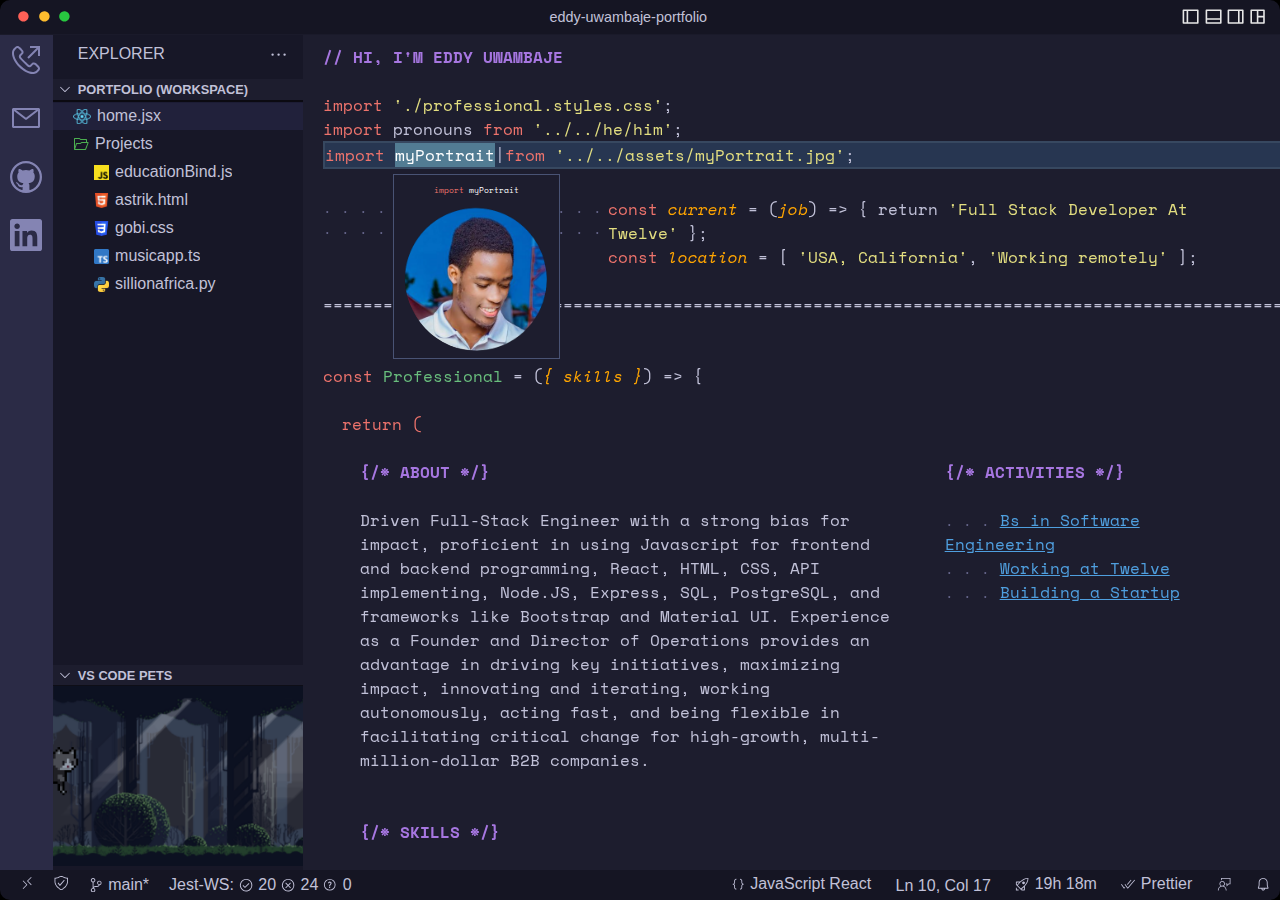
==== commit 0e037b6d: "fix bugs" ====
--- a/index.html
+++ b/index.html
@@ -1,411 +1,456 @@
 <!DOCTYPE html>
 <html lang="en">
+
 <head>
- <meta charset="utf-8">
- <link rel="icon" href="./static/images/favicon.ico">
- <meta name="viewport" content="width=device-width,initial-scale=1">
- <meta name="theme-color" content="#000000">
- <title>Eddy UWAMBAJE</title>
- <link href="./static/css/styles.css" rel="stylesheet">
+  <meta charset="utf-8">
+  <link rel="icon" href="./static/images/favicon.ico">
+  <meta name="viewport" content="width=device-width,initial-scale=1">
+  <meta name="theme-color" content="#000000">
+  <title>Eddy UWAMBAJE</title>
+  <link href="./static/css/styles.css" rel="stylesheet">
 </head>
 
- <div id="root">
+<div id="root">
   <div class="browser">
-   <div class="browser-window">
-    <div class="browser-options"><span class="close-button"><svg stroke="currentColor" fill="currentColor"
-       stroke-width="0" viewBox="0 0 16 16" height="1em" width="1em" xmlns="http://www.w3.org/2000/svg">
-       <path
-        d="M8 4c.367 0 .721.048 1.063.145a3.943 3.943 0 0 1 1.762 1.031 3.944 3.944 0 0 1 1.03 1.762c.097.34.145.695.145 1.062 0 .367-.048.721-.145 1.063a3.94 3.94 0 0 1-1.03 1.765 4.017 4.017 0 0 1-1.762 1.031C8.72 11.953 8.367 12 8 12s-.721-.047-1.063-.14a4.056 4.056 0 0 1-1.765-1.032A4.055 4.055 0 0 1 4.14 9.062 3.992 3.992 0 0 1 4 8c0-.367.047-.721.14-1.063a4.02 4.02 0 0 1 .407-.953A4.089 4.089 0 0 1 5.98 4.546a3.94 3.94 0 0 1 .957-.401A3.89 3.89 0 0 1 8 4z">
-       </path>
-      </svg></span><span class="minimize-button"><svg stroke="currentColor" fill="currentColor" stroke-width="0"
-       viewBox="0 0 16 16" height="1em" width="1em" xmlns="http://www.w3.org/2000/svg">
-       <path
-        d="M8 4c.367 0 .721.048 1.063.145a3.943 3.943 0 0 1 1.762 1.031 3.944 3.944 0 0 1 1.03 1.762c.097.34.145.695.145 1.062 0 .367-.048.721-.145 1.063a3.94 3.94 0 0 1-1.03 1.765 4.017 4.017 0 0 1-1.762 1.031C8.72 11.953 8.367 12 8 12s-.721-.047-1.063-.14a4.056 4.056 0 0 1-1.765-1.032A4.055 4.055 0 0 1 4.14 9.062 3.992 3.992 0 0 1 4 8c0-.367.047-.721.14-1.063a4.02 4.02 0 0 1 .407-.953A4.089 4.089 0 0 1 5.98 4.546a3.94 3.94 0 0 1 .957-.401A3.89 3.89 0 0 1 8 4z">
-       </path>
-      </svg></span><span class="maximize-button"><svg stroke="currentColor" fill="currentColor" stroke-width="0"
-       viewBox="0 0 16 16" height="1em" width="1em" xmlns="http://www.w3.org/2000/svg">
-       <path
-        d="M8 4c.367 0 .721.048 1.063.145a3.943 3.943 0 0 1 1.762 1.031 3.944 3.944 0 0 1 1.03 1.762c.097.34.145.695.145 1.062 0 .367-.048.721-.145 1.063a3.94 3.94 0 0 1-1.03 1.765 4.017 4.017 0 0 1-1.762 1.031C8.72 11.953 8.367 12 8 12s-.721-.047-1.063-.14a4.056 4.056 0 0 1-1.765-1.032A4.055 4.055 0 0 1 4.14 9.062 3.992 3.992 0 0 1 4 8c0-.367.047-.721.14-1.063a4.02 4.02 0 0 1 .407-.953A4.089 4.089 0 0 1 5.98 4.546a3.94 3.94 0 0 1 .957-.401A3.89 3.89 0 0 1 8 4z">
-       </path>
-      </svg></span></div>
-    <div class="file-name"><a href="./">eddy-uwambaje-portfolio</a></div>
-    <div class="file-name-menu"><a aria-current="page" class="active" href="./">
-      <div class="browser-menu"><span class="purple"> <img src="./static/images/html.png" height="15px" width="15px"/></span>
-       <p class="linkActive">home.html</p>
+    <div class="browser-window">
+      <div class="browser-options"><span class="close-button"><svg stroke="currentColor" fill="currentColor"
+            stroke-width="0" viewBox="0 0 16 16" height="1em" width="1em" xmlns="http://www.w3.org/2000/svg">
+            <path
+              d="M8 4c.367 0 .721.048 1.063.145a3.943 3.943 0 0 1 1.762 1.031 3.944 3.944 0 0 1 1.03 1.762c.097.34.145.695.145 1.062 0 .367-.048.721-.145 1.063a3.94 3.94 0 0 1-1.03 1.765 4.017 4.017 0 0 1-1.762 1.031C8.72 11.953 8.367 12 8 12s-.721-.047-1.063-.14a4.056 4.056 0 0 1-1.765-1.032A4.055 4.055 0 0 1 4.14 9.062 3.992 3.992 0 0 1 4 8c0-.367.047-.721.14-1.063a4.02 4.02 0 0 1 .407-.953A4.089 4.089 0 0 1 5.98 4.546a3.94 3.94 0 0 1 .957-.401A3.89 3.89 0 0 1 8 4z">
+            </path>
+          </svg></span><span class="minimize-button"><svg stroke="currentColor" fill="currentColor" stroke-width="0"
+            viewBox="0 0 16 16" height="1em" width="1em" xmlns="http://www.w3.org/2000/svg">
+            <path
+              d="M8 4c.367 0 .721.048 1.063.145a3.943 3.943 0 0 1 1.762 1.031 3.944 3.944 0 0 1 1.03 1.762c.097.34.145.695.145 1.062 0 .367-.048.721-.145 1.063a3.94 3.94 0 0 1-1.03 1.765 4.017 4.017 0 0 1-1.762 1.031C8.72 11.953 8.367 12 8 12s-.721-.047-1.063-.14a4.056 4.056 0 0 1-1.765-1.032A4.055 4.055 0 0 1 4.14 9.062 3.992 3.992 0 0 1 4 8c0-.367.047-.721.14-1.063a4.02 4.02 0 0 1 .407-.953A4.089 4.089 0 0 1 5.98 4.546a3.94 3.94 0 0 1 .957-.401A3.89 3.89 0 0 1 8 4z">
+            </path>
+          </svg></span><span class="maximize-button"><svg stroke="currentColor" fill="currentColor" stroke-width="0"
+            viewBox="0 0 16 16" height="1em" width="1em" xmlns="http://www.w3.org/2000/svg">
+            <path
+              d="M8 4c.367 0 .721.048 1.063.145a3.943 3.943 0 0 1 1.762 1.031 3.944 3.944 0 0 1 1.03 1.762c.097.34.145.695.145 1.062 0 .367-.048.721-.145 1.063a3.94 3.94 0 0 1-1.03 1.765 4.017 4.017 0 0 1-1.762 1.031C8.72 11.953 8.367 12 8 12s-.721-.047-1.063-.14a4.056 4.056 0 0 1-1.765-1.032A4.055 4.055 0 0 1 4.14 9.062 3.992 3.992 0 0 1 4 8c0-.367.047-.721.14-1.063a4.02 4.02 0 0 1 .407-.953A4.089 4.089 0 0 1 5.98 4.546a3.94 3.94 0 0 1 .957-.401A3.89 3.89 0 0 1 8 4z">
+            </path>
+          </svg></span></div>
+      <div class="file-name"><a href="./">eddy-uwambaje-portfolio</a></div>
+      <div class="file-name-menu"><a aria-current="page" class="active" href="./">
+          <div class="browser-menu"><span class="purple"> <img src="./static/images/html.png" height="15px"
+                width="15px" /></span>
+            <p class="linkActive">home.html</p>
+          </div>
+        </a><a class="" href="./projects.html">
+          <div class="browser-menu"><span class="green"><svg stroke="currentColor" fill="currentColor" stroke-width="0"
+                viewBox="0 0 16 16" height="1em" width="1em" xmlns="http://www.w3.org/2000/svg">
+                <path
+                  d="M1.5 14h11l.48-.37 2.63-7-.48-.63H14V3.5l-.5-.5H7.71l-.86-.85L6.5 2h-5l-.5.5v11l.5.5zM2 3h4.29l.86.85.35.15H13v2H8.5l-.35.15-.86.85H3.5l-.47.34-1 3.08L2 3zm10.13 10H2.19l1.67-5H7.5l.35-.15.86-.85h5.79l-2.37 6z">
+                </path>
+              </svg></span>
+            <p>Projects</p>
+          </div>
+        </a></div>
+      <div class="panel-options"><span class="panel-icon"><svg stroke="currentColor" fill="currentColor"
+            stroke-width="0" viewBox="0 0 24 24" height="1em" width="1em" xmlns="http://www.w3.org/2000/svg">
+            <g>
+              <path fill="none" d="M0 0h24v24H0z"></path>
+              <path fill-rule="nonzero"
+                d="M21 3a1 1 0 0 1 1 1v16a1 1 0 0 1-1 1H3a1 1 0 0 1-1-1V4a1 1 0 0 1 1-1h18zM7 5H4v14h3V5zm13 0H9v14h11V5z">
+              </path>
+            </g>
+          </svg></span><span class="panel-icon"><svg stroke="currentColor" fill="currentColor" stroke-width="0"
+            viewBox="0 0 24 24" height="1em" width="1em" xmlns="http://www.w3.org/2000/svg">
+            <g>
+              <path fill="none" d="M0 0h24v24H0z"></path>
+              <path fill-rule="nonzero"
+                d="M21 3a1 1 0 0 1 1 1v16a1 1 0 0 1-1 1H3a1 1 0 0 1-1-1V4a1 1 0 0 1 1-1h18zM4 16v3h16v-3H4zm0-2h16V5H4v9z">
+              </path>
+            </g>
+          </svg></span><span class="panel-icon"><svg stroke="currentColor" fill="currentColor" stroke-width="0"
+            viewBox="0 0 24 24" height="1em" width="1em" xmlns="http://www.w3.org/2000/svg">
+            <g>
+              <path fill="none" d="M0 0h24v24H0z"></path>
+              <path fill-rule="nonzero"
+                d="M21 3a1 1 0 0 1 1 1v16a1 1 0 0 1-1 1H3a1 1 0 0 1-1-1V4a1 1 0 0 1 1-1h18zm-6 2H4v14h11V5zm5 0h-3v14h3V5z">
+              </path>
+            </g>
+          </svg></span><span class="panel-icon"><svg stroke="currentColor" fill="currentColor" stroke-width="0"
+            viewBox="0 0 24 24" height="1em" width="1em" xmlns="http://www.w3.org/2000/svg">
+            <g>
+              <path fill="none" d="M0 0h24v24H0z"></path>
+              <path fill-rule="nonzero"
+                d="M21 20a1 1 0 0 1-1 1H4a1 1 0 0 1-1-1V4a1 1 0 0 1 1-1h16a1 1 0 0 1 1 1v16zM11 5H5v14h6V5zm8 8h-6v6h6v-6zm0-8h-6v6h6V5z">
+              </path>
+            </g>
+          </svg></span></div>
+    </div>
+    <div class="app">
+      <div class="iconbar"><a href="tel:+250785850860" target="_blank" rel="noreferrer" class="icon-button"><span><svg
+              stroke="currentColor" fill="currentColor" stroke-width="0" viewBox="0 0 16 16" height="1em" width="1em"
+              xmlns="http://www.w3.org/2000/svg">
+              <path
+                d="M8.648 6.648L13.29 2H10V1h5v5h-1V2.71L9.352 7.353l-.704-.704zm3.305 2.563a1.567 1.567 0 0 1 1.102.453c.11.11.232.224.367.344l.43.383c.15.135.291.276.421.421.13.146.253.295.368.446.114.15.2.312.257.484.058.172.092.344.102.516a1.568 1.568 0 0 1-.453 1.101c-.266.266-.505.5-.719.704a4.006 4.006 0 0 1-.664.515c-.23.14-.487.245-.773.313a4.696 4.696 0 0 1-1.008.109 6.157 6.157 0 0 1-1.75-.266A9.819 9.819 0 0 1 7.843 14a12.445 12.445 0 0 1-1.741-1.117 15.329 15.329 0 0 1-1.61-1.414c-.505-.51-.974-1.05-1.406-1.617a11.64 11.64 0 0 1-1.102-1.735 10.38 10.38 0 0 1-.718-1.773A6.005 6.005 0 0 1 1 4.625c0-.396.034-.734.102-1.016a2.63 2.63 0 0 1 .312-.765c.14-.23.313-.45.516-.664.203-.214.44-.456.71-.727A1.567 1.567 0 0 1 3.743 1c.26 0 .51.07.75.21.24.142.472.313.696.517.223.203.43.416.617.64.187.224.364.417.53.578a1.567 1.567 0 0 1 .453 1.102 1.4 1.4 0 0 1-.1.547 1.824 1.824 0 0 1-.25.43 2.983 2.983 0 0 1-.329.351c-.12.11-.229.214-.328.313a3.128 3.128 0 0 0-.258.289.46.46 0 0 0-.101.312c0 .063.047.162.14.297a5.3 5.3 0 0 0 .391.484 24.386 24.386 0 0 0 1.211 1.266c.234.23.461.45.68.664.218.214.43.417.633.61.203.192.375.356.515.492.14.135.25.24.328.312a.534.534 0 0 0 .696.063c.093-.068.19-.152.289-.25.099-.1.2-.209.304-.329.104-.12.224-.229.36-.328.135-.099.278-.185.43-.258a1.21 1.21 0 0 1 .554-.101zM11.383 14c.318 0 .583-.029.797-.086a1.93 1.93 0 0 0 .586-.266c.177-.12.343-.26.5-.421.156-.162.346-.352.57-.57.11-.11.164-.24.164-.391 0-.068-.042-.164-.125-.29a6.122 6.122 0 0 0-.313-.421 5.01 5.01 0 0 0-.43-.47c-.16-.155-.317-.299-.468-.429a4.322 4.322 0 0 0-.414-.32c-.125-.083-.224-.125-.297-.125a.545.545 0 0 0-.312.101 1.801 1.801 0 0 0-.29.25c-.093.1-.195.209-.304.329-.11.12-.23.229-.36.328-.13.099-.273.185-.43.258a1.208 1.208 0 0 1-.546.101 1.527 1.527 0 0 1-1.102-.46L4.883 7.39a1.537 1.537 0 0 1-.336-.5 1.655 1.655 0 0 1-.125-.602c0-.203.034-.383.101-.539.068-.156.151-.302.25-.438.1-.135.209-.252.329-.351.12-.099.229-.203.328-.313.099-.109.185-.205.258-.289a.429.429 0 0 0 .101-.312c0-.068-.042-.164-.125-.29a5.085 5.085 0 0 0-.312-.413 6.791 6.791 0 0 0-.43-.469 6.787 6.787 0 0 0-.469-.43 5.674 5.674 0 0 0-.422-.32c-.13-.089-.226-.13-.289-.125a.542.542 0 0 0-.398.164 65.24 65.24 0 0 1-.57.563 3.073 3.073 0 0 0-.422.5 1.9 1.9 0 0 0-.258.586A3.377 3.377 0 0 0 2 4.601c0 .5.08 1.015.242 1.546a9.12 9.12 0 0 0 .672 1.61c.287.541.63 1.068 1.031 1.578.401.51.831.997 1.29 1.46a13.205 13.205 0 0 0 3.046 2.298 8.37 8.37 0 0 0 1.586.664 5.526 5.526 0 0 0 1.516.242z">
+              </path>
+            </svg></span></a><a
+          href="mailto:uwambajeddy@gmail.com?subject=Portfolio%20Contact&amp;body=Write%20your%20message%20here%20%3A)"
+          target="_blank" rel="noreferrer" class="icon-button"><span><svg stroke="currentColor" fill="currentColor"
+              stroke-width="0" viewBox="0 0 16 16" height="1em" width="1em" xmlns="http://www.w3.org/2000/svg">
+              <path fill-rule="evenodd" clip-rule="evenodd"
+                d="M1 3.5l.5-.5h13l.5.5v9l-.5.5h-13l-.5-.5v-9zm1 1.035V12h12V4.536L8.31 8.9H7.7L2 4.535zM13.03 4H2.97L8 7.869 13.03 4z">
+              </path>
+            </svg></span></a><a href="https://github.com/uwambajeddy" target="_blank" rel="noreferrer"
+          class="icon-button"><span><svg stroke="currentColor" fill="currentColor" stroke-width="0" viewBox="0 0 24 24"
+              height="1em" width="1em" xmlns="http://www.w3.org/2000/svg">
+              <path
+                d="M12 0a12 12 0 1 0 0 24 12 12 0 0 0 0-24zm3.163 21.783h-.093a.513.513 0 0 1-.382-.14.513.513 0 0 1-.14-.372v-1.406c.006-.467.01-.94.01-1.416a3.693 3.693 0 0 0-.151-1.028 1.832 1.832 0 0 0-.542-.875 8.014 8.014 0 0 0 2.038-.471 4.051 4.051 0 0 0 1.466-.964c.407-.427.71-.943.885-1.506a6.77 6.77 0 0 0 .3-2.13 4.138 4.138 0 0 0-.26-1.476 3.892 3.892 0 0 0-.795-1.284 2.81 2.81 0 0 0 .162-.582c.033-.2.05-.402.05-.604 0-.26-.03-.52-.09-.773a5.309 5.309 0 0 0-.221-.763.293.293 0 0 0-.111-.02h-.11c-.23.002-.456.04-.674.111a5.34 5.34 0 0 0-.703.26 6.503 6.503 0 0 0-.661.343c-.215.127-.405.249-.573.362a9.578 9.578 0 0 0-5.143 0 13.507 13.507 0 0 0-.572-.362 6.022 6.022 0 0 0-.672-.342 4.516 4.516 0 0 0-.705-.261 2.203 2.203 0 0 0-.662-.111h-.11a.29.29 0 0 0-.11.02 5.844 5.844 0 0 0-.23.763c-.054.254-.08.513-.081.773 0 .202.017.404.051.604.033.199.086.394.16.582A3.888 3.888 0 0 0 5.702 10a4.142 4.142 0 0 0-.263 1.476 6.871 6.871 0 0 0 .292 2.12c.181.563.483 1.08.884 1.516.415.422.915.75 1.466.964.653.25 1.337.41 2.033.476a1.828 1.828 0 0 0-.452.633 2.99 2.99 0 0 0-.2.744 2.754 2.754 0 0 1-1.175.27 1.788 1.788 0 0 1-1.065-.3 2.904 2.904 0 0 1-.752-.824 3.1 3.1 0 0 0-.292-.382 2.693 2.693 0 0 0-.372-.343 1.841 1.841 0 0 0-.432-.24 1.2 1.2 0 0 0-.481-.101c-.04.001-.08.005-.12.01a.649.649 0 0 0-.162.02.408.408 0 0 0-.13.06.116.116 0 0 0-.06.1.33.33 0 0 0 .14.242c.093.074.17.131.232.171l.03.021c.133.103.261.214.382.333.112.098.213.209.3.33.09.119.168.246.231.381.073.134.15.288.231.463.188.474.522.875.954 1.145.453.243.961.364 1.476.351.174 0 .349-.01.522-.03.172-.028.343-.057.515-.091v1.743a.5.5 0 0 1-.533.521h-.062a10.286 10.286 0 1 1 6.324 0v.005z">
+              </path>
+            </svg></span></a><a href="https://www.linkedin.com/in/eddy-uwambaje-920a27228/" target="_blank"
+          rel="noreferrer" class="icon-button"><span class="si"><svg stroke="currentColor" fill="currentColor"
+              stroke-width="0" role="img" viewBox="0 0 24 24" height="1em" width="1em"
+              xmlns="http://www.w3.org/2000/svg">
+              <title></title>
+              <path
+                d="M20.447 20.452h-3.554v-5.569c0-1.328-.027-3.037-1.852-3.037-1.853 0-2.136 1.445-2.136 2.939v5.667H9.351V9h3.414v1.561h.046c.477-.9 1.637-1.85 3.37-1.85 3.601 0 4.267 2.37 4.267 5.455v6.286zM5.337 7.433c-1.144 0-2.063-.926-2.063-2.065 0-1.138.92-2.063 2.063-2.063 1.14 0 2.064.925 2.064 2.063 0 1.139-.925 2.065-2.064 2.065zm1.782 13.019H3.555V9h3.564v11.452zM22.225 0H1.771C.792 0 0 .774 0 1.729v20.542C0 23.227.792 24 1.771 24h20.451C23.2 24 24 23.227 24 22.271V1.729C24 .774 23.2 0 22.222 0h.003z">
+              </path>
+            </svg></span></a><a class="icon-button menu"><span><svg stroke="currentColor" fill="currentColor"
+              stroke-width="0" viewBox="0 0 16 16" height="1em" width="1em" xmlns="http://www.w3.org/2000/svg">
+              <path d="M16 5H0V4h16v1zm0 8H0v-1h16v1zm0-4.008H0V8h16v.992z"></path>
+            </svg></span></a></div>
+
+      <div class="explorer">
+        <div class="header">
+          <p>EXPLORER</p><span><svg stroke="currentColor" fill="currentColor" stroke-width="0" viewBox="0 0 16 16"
+              height="1em" width="1em" xmlns="http://www.w3.org/2000/svg">
+              <path
+                d="M4 8a1 1 0 1 1-2 0 1 1 0 0 1 2 0zm5 0a1 1 0 1 1-2 0 1 1 0 0 1 2 0zm5 0a1 1 0 1 1-2 0 1 1 0 0 1 2 0z">
+              </path>
+            </svg></span>
+        </div>
+        <div class="files">
+          <div class="top">
+            <div class="divider shadow"><span><svg stroke="currentColor" fill="currentColor" stroke-width="0"
+                  viewBox="0 0 16 16" height="1em" width="1em" xmlns="http://www.w3.org/2000/svg">
+                  <path fill-rule="evenodd" clip-rule="evenodd"
+                    d="M7.976 10.072l4.357-4.357.62.618L8.284 11h-.618L3 6.333l.619-.618 4.357 4.357z"></path>
+                </svg></span>
+              <p>PORTFOLIO (WORKSPACE)</p>
+            </div>
+            <div data-simplebar="init" class="links">
+              <div class="simplebar-wrapper" style="margin: 0px;">
+                <div class="simplebar-height-auto-observer-wrapper">
+                  <div class="simplebar-height-auto-observer"></div>
+                </div>
+                <div class="simplebar-mask">
+                  <div class="simplebar-offset" style="right: 0px; bottom: 0px;">
+                    <div class="simplebar-content-wrapper" tabindex="0" role="region" aria-label="scrollable content"
+                      style="height: 100%; overflow: hidden;">
+                      <div class="simplebar-content" style="padding: 0px;"><a aria-current="page" class="active"
+                          href="./">
+                          <div class="folder home linkActive">
+                            <span class="purple"><img src="./static/images/jsx.png"
+                                height="15px" width="18px" /></span>
+                            <p>home.jsx</p>
+                          </div>
+                        </a><a class="" href="./projects.html">
+                          <div class="folder"><span class="green"><svg stroke="currentColor" fill="currentColor"
+                                stroke-width="0" viewBox="0 0 16 16" height="1em" width="1em"
+                                xmlns="http://www.w3.org/2000/svg">
+                                <path
+                                  d="M1.5 14h11l.48-.37 2.63-7-.48-.63H14V3.5l-.5-.5H7.71l-.86-.85L6.5 2h-5l-.5.5v11l.5.5zM2 3h4.29l.86.85.35.15H13v2H8.5l-.35.15-.86.85H3.5l-.47.34-1 3.08L2 3zm10.13 10H2.19l1.67-5H7.5l.35-.15.86-.85h5.79l-2.37 6z">
+                                </path>
+                              </svg></span>
+                            <p>Projects</p>
+                          </div>
+                        </a>
+                        <div class="projects">
+                          <a class="" href="./projects.html#ebind">
+                            <div class="folder">
+                              <span class="purple"><img src="./static/images/js.png"
+                                height="15px" width="15px" /></span>
+                                </svg></span>
+                              <p>educationBind.js</p>
+                            </div>
+                          </a>
+                          <a class=""  href="./projects.html#astrik">
+                            <div class="folder"><span class="purple"><img src="./static/images/html.png"
+                                height="15px" width="15px" /></span>
+                                </svg></span>
+                              <p>astrik.html</p>
+                            </div>
+                          </a>
+                          <a class=""  href="./projects.html#gobi">
+                            <div class="folder"><span class="purple"><img src="./static/images/css.png"
+                                height="15px" width="15px" /></span>
+                                </svg></span>
+                              <p>gobi.css</p>
+                            </div>
+                          </a>
+                          <a class=""  href="./projects.html#music">
+                            <div class="folder"><span class="purple"><img src="./static/images/ts.png"
+                                height="15px" width="15px" /></span>
+                                </svg></span>
+                              <p>musicapp.ts</p>
+                            </div>
+                          </a>
+                          <a class=""  href="./projects.html#sillion">
+                            <div class="folder"><span class="purple"><img src="./static/images/py.png"
+                              height="15px" width="15px" /></span>
+                                </svg></span>
+                              <p>sillionafrica.py</p>
+                            </div>
+                          </a>
+                        </div>
+                      </div>
+                    </div>
+                  </div>
+                </div>
+                <div class="simplebar-placeholder" style="width: 250px; height: 479px;"></div>
+              </div>
+              <div class="simplebar-track simplebar-horizontal" style="visibility: hidden;">
+                <div class="simplebar-scrollbar" style="width: 0px; display: none;"></div>
+              </div>
+              <div class="simplebar-track simplebar-vertical" style="visibility: hidden;">
+                <div class="simplebar-scrollbar" style="height: 0px; display: none;"></div>
+              </div>
+            </div>
+          </div>
+          <div class="bottom"><a href="https://marketplace.visualstudio.com/items?itemName=tonybaloney.vscode-pets"
+              target="_blank" rel="noreferrer">
+              <div class="divider"><span><svg stroke="currentColor" fill="currentColor" stroke-width="0"
+                    viewBox="0 0 16 16" height="1em" width="1em" xmlns="http://www.w3.org/2000/svg">
+                    <path fill-rule="evenodd" clip-rule="evenodd"
+                      d="M7.976 10.072l4.357-4.357.62.618L8.284 11h-.618L3 6.333l.619-.618 4.357 4.357z"></path>
+                  </svg></span>
+                <p>VS CODE PETS</p>
+              </div>
+            </a><a href="https://marketplace.visualstudio.com/items?itemName=tonybaloney.vscode-pets" target="_blank"
+              rel="noreferrer"><img src="./static/images/vspets.png"
+                alt="Screenshot of a VSCodePets cat climbing in a forest"></a></div>
+        </div>
       </div>
-     </a><a class="" href="./projects.html">
-      <div class="browser-menu"><span class="green"><svg stroke="currentColor" fill="currentColor" stroke-width="0"
-         viewBox="0 0 16 16" height="1em" width="1em" xmlns="http://www.w3.org/2000/svg">
-         <path
-          d="M1.5 14h11l.48-.37 2.63-7-.48-.63H14V3.5l-.5-.5H7.71l-.86-.85L6.5 2h-5l-.5.5v11l.5.5zM2 3h4.29l.86.85.35.15H13v2H8.5l-.35.15-.86.85H3.5l-.47.34-1 3.08L2 3zm10.13 10H2.19l1.67-5H7.5l.35-.15.86-.85h5.79l-2.37 6z">
-         </path>
-        </svg></span>
-       <p>Projects</p>
+      <div data-simplebar="init" class="about-container simplebar-scrollable-y">
+        <div class="simplebar-wrapper" style="margin: -10.2188px -20.4531px;">
+          <div class="simplebar-height-auto-observer-wrapper">
+            <div class="simplebar-height-auto-observer"></div>
+          </div>
+          <div class="simplebar-mask">
+            <div class="simplebar-offset" style="right: 0px; bottom: 0px;">
+              <div class="simplebar-content-wrapper" tabindex="0" role="region" aria-label="scrollable content"
+                style="height: 100%; overflow: hidden scroll;">
+                <div class="simplebar-content" style="padding: 10.2188px 20.4531px;">
+                  <p class="comment intro">// HI, I'M EDDY UWAMBAJE</p><br>
+                  <p><span class="code">import</span> <span class="style">'./professional.styles.css'</span>;</p>
+                  <p><span class="code">import</span> pronouns <span class="code">from</span> <span
+                      class="style">'../../he/him'</span>;</p>
+                  <p class="active-line"><span class="code">import</span> <mark class="highlight">myPortrait</mark><span
+                      class="blinking-cursor">|</span><span class="code">from</span> <span
+                      class="style">'../../assets/myPortrait.jpg'</span>;</p>
+                  <div class="position-container">
+                    <div class="code-popup">
+                      <p class="portrait-message"><span class="code">import</span> myPortrait</p><img
+                        src="./static/images/headshot.png" alt="Headshot" class="img-popup">
+                    </div>
+                    <div class="background-container">
+                      <div class="background-text-container">
+                        <div class="background-text left">
+                          <div class="back-symbols dots">. . . . . . . . . . . . . . . . . . . . . . . . . . . . . . . .
+                            . . . . . .
+                            . .</div>
+                          <div class="back-symbols dots">. . . . . . . . . . . . . . . . . . . . . . . . . . . . . . . .
+                            . . . . . .
+                            . .</div>
+                        </div>
+                        <div class="background-text">
+                          <p class="code-message"><span class="code">const</span> <span class="variable">current</span>
+                            = (<span class="variable">job</span>) =&gt; { return <span class="style">'Full Stack
+                              Developer At Twelve'</span> };</p>
+                          <p class="code-message"><span class="code">const</span> <span class="variable">location</span>
+                            = [ <span class="style">'USA, California'</span>, <span class="style">'Working
+                              remotely'</span> ];</p>
+                        </div>
+                      </div>
+                      <div class="back-symbols">
+                        ==========================================================================================================================================================================================================
+                      </div>
+                    </div>
+                  </div>
+                  <p><span class="code">const</span> <span class="identifier">Professional</span> = (<span
+                      class="variable">{
+                      skills }</span>) =&gt; {</p><br>
+                  <div class="nested">
+                    <p><span class="code">return (</span></p><br>
+                    <div class="nested">
+                      <div class="about-activities-container">
+                        <div class="about-activities-left">
+                          <h1 class="comment">{/* ABOUT */}</h1><br>
+                          <p>Driven Full-Stack Engineer with a strong bias for impact, proficient in using Javascript
+                            for frontend
+                            and backend programming, React, HTML, CSS, API implementing, Node.JS, Express, SQL,
+                            PostgreSQL, and
+                            frameworks like Bootstrap and Material UI. Experience as a Founder and Director of
+                            Operations provides an
+                            advantage in driving key initiatives, maximizing impact, innovating and iterating, working
+                            autonomously,
+                            acting fast, and being flexible in facilitating critical change for high-growth,
+                            multi-million-dollar B2B
+                            companies.</p>
+                        </div>
+                        <div class="about-activities">
+                          <h1 class="comment">{/* ACTIVITIES */}</h1><br>
+                          <p><span class="background dots">. . .</span> <span class="link"><a
+                                href="https://www.alueducation.com" target="_blank" rel="noreferrer">Bs in Software
+                                Engineering</a></span></p>
+
+                          <p><span class="background dots">. . .</span> <span class="link"><a
+                                href="https://www.usetwelve.com" target="_blank" rel="noreferrer">Working at
+                                Twelve</a></span>
+                          </p>
+                          <p><span class="background dots">. . .</span> <span class="link"><a href="http://www.gobi.rw"
+                                target="_blank" rel="noreferrer">Building a Startup</a></span></p>
+                        </div>
+                      </div><br><br>
+                      <h1 class="comment">{/* SKILLS */}</h1><br>
+                      <p>{</p><br>
+                      <div class="nested skills">
+                        <p><span class="code">frontend</span>: [<br>
+                          <div class="nested">HTML, CSS, Sass, Styled Components, Javascript, React, Redux, jQuery</div>
+                          ];<br>
+                        </p><br>
+                        <p><span class="code">backend</span>: [<br>
+                          <div class="nested">Node.js, Express, RESTful APIs, SQL, PostgreSQL</div>];<br>
+                        </p><br>
+                        <p><span class="code">tools</span>: [<br>
+                          <div class="nested">Mocha, Chai, Jest, Knex, Git, GitHub, Heroku, Vercel, Netlify, Firebase,
+                            Node Package
+                            Manager, Yarn, Visual Studio Code, Figma, Photoshop, Miro, Atlassian (Confluence, Jira,
+                            Trello), Asana,
+                            ClickUp, Teamwork, Basecamp, 15Five, Lattice, Gusto, Slack</div>];<br>
+                        </p><br>
+                        <p><span class="code">additionalSkills</span>: [<br>
+                          <div class="nested">Project and Product Management, Process Documentation, System Conversions
+                            and
+                            Integrations, Cross-functional Collaboration, Product-led Growth, Product Analytics, User
+                            Feedback
+                            Collection and Analysis, Design Systems, UI and UX Design, Roadmap Planning, Customer and
+                            Community
+                            Support, and Open Source Contributions.</div>];<br>
+                        </p><br>
+                      </div>
+                      <p>}</p><br>
+                    </div>
+                    <p><span class="code">)</span></p><br>
+                  </div>
+                  <p>}</p><br>
+                  <p><span class="code">export default</span> <span class="identifier">Professional;</span></p>
+                </div>
+              </div>
+            </div>
+          </div>
+          <div class="simplebar-placeholder" style="width: 724px; height: 1850px;"></div>
+        </div>
+        <div class="simplebar-track simplebar-horizontal" style="visibility: hidden;">
+          <div class="simplebar-scrollbar" style="width: 0px; display: none;"></div>
+        </div>
+        <div class="simplebar-track simplebar-vertical" style="visibility: visible;">
+          <div class="simplebar-scrollbar"
+            style="height: 450px; transform: translate3d(0px, 0px, 0px); display: block;">
+          </div>
+        </div>
       </div>
-     </a></div>
-    <div class="panel-options"><span class="panel-icon"><svg stroke="currentColor" fill="currentColor" stroke-width="0"
-       viewBox="0 0 24 24" height="1em" width="1em" xmlns="http://www.w3.org/2000/svg">
-       <g>
-        <path fill="none" d="M0 0h24v24H0z"></path>
-        <path fill-rule="nonzero"
-         d="M21 3a1 1 0 0 1 1 1v16a1 1 0 0 1-1 1H3a1 1 0 0 1-1-1V4a1 1 0 0 1 1-1h18zM7 5H4v14h3V5zm13 0H9v14h11V5z">
-        </path>
-       </g>
-      </svg></span><span class="panel-icon"><svg stroke="currentColor" fill="currentColor" stroke-width="0"
-       viewBox="0 0 24 24" height="1em" width="1em" xmlns="http://www.w3.org/2000/svg">
-       <g>
-        <path fill="none" d="M0 0h24v24H0z"></path>
-        <path fill-rule="nonzero"
-         d="M21 3a1 1 0 0 1 1 1v16a1 1 0 0 1-1 1H3a1 1 0 0 1-1-1V4a1 1 0 0 1 1-1h18zM4 16v3h16v-3H4zm0-2h16V5H4v9z">
-        </path>
-       </g>
-      </svg></span><span class="panel-icon"><svg stroke="currentColor" fill="currentColor" stroke-width="0"
-       viewBox="0 0 24 24" height="1em" width="1em" xmlns="http://www.w3.org/2000/svg">
-       <g>
-        <path fill="none" d="M0 0h24v24H0z"></path>
-        <path fill-rule="nonzero"
-         d="M21 3a1 1 0 0 1 1 1v16a1 1 0 0 1-1 1H3a1 1 0 0 1-1-1V4a1 1 0 0 1 1-1h18zm-6 2H4v14h11V5zm5 0h-3v14h3V5z">
-        </path>
-       </g>
-      </svg></span><span class="panel-icon"><svg stroke="currentColor" fill="currentColor" stroke-width="0"
-       viewBox="0 0 24 24" height="1em" width="1em" xmlns="http://www.w3.org/2000/svg">
-       <g>
-        <path fill="none" d="M0 0h24v24H0z"></path>
-        <path fill-rule="nonzero"
-         d="M21 20a1 1 0 0 1-1 1H4a1 1 0 0 1-1-1V4a1 1 0 0 1 1-1h16a1 1 0 0 1 1 1v16zM11 5H5v14h6V5zm8 8h-6v6h6v-6zm0-8h-6v6h6V5z">
-        </path>
-       </g>
-      </svg></span></div>
-   </div>
-   <div class="app">
-    <div class="iconbar"><a href="tel:+250785850860" target="_blank" rel="noreferrer" class="icon-button"><span><svg
-        stroke="currentColor" fill="currentColor" stroke-width="0" viewBox="0 0 16 16" height="1em" width="1em"
-        xmlns="http://www.w3.org/2000/svg">
-        <path
-         d="M8.648 6.648L13.29 2H10V1h5v5h-1V2.71L9.352 7.353l-.704-.704zm3.305 2.563a1.567 1.567 0 0 1 1.102.453c.11.11.232.224.367.344l.43.383c.15.135.291.276.421.421.13.146.253.295.368.446.114.15.2.312.257.484.058.172.092.344.102.516a1.568 1.568 0 0 1-.453 1.101c-.266.266-.505.5-.719.704a4.006 4.006 0 0 1-.664.515c-.23.14-.487.245-.773.313a4.696 4.696 0 0 1-1.008.109 6.157 6.157 0 0 1-1.75-.266A9.819 9.819 0 0 1 7.843 14a12.445 12.445 0 0 1-1.741-1.117 15.329 15.329 0 0 1-1.61-1.414c-.505-.51-.974-1.05-1.406-1.617a11.64 11.64 0 0 1-1.102-1.735 10.38 10.38 0 0 1-.718-1.773A6.005 6.005 0 0 1 1 4.625c0-.396.034-.734.102-1.016a2.63 2.63 0 0 1 .312-.765c.14-.23.313-.45.516-.664.203-.214.44-.456.71-.727A1.567 1.567 0 0 1 3.743 1c.26 0 .51.07.75.21.24.142.472.313.696.517.223.203.43.416.617.64.187.224.364.417.53.578a1.567 1.567 0 0 1 .453 1.102 1.4 1.4 0 0 1-.1.547 1.824 1.824 0 0 1-.25.43 2.983 2.983 0 0 1-.329.351c-.12.11-.229.214-.328.313a3.128 3.128 0 0 0-.258.289.46.46 0 0 0-.101.312c0 .063.047.162.14.297a5.3 5.3 0 0 0 .391.484 24.386 24.386 0 0 0 1.211 1.266c.234.23.461.45.68.664.218.214.43.417.633.61.203.192.375.356.515.492.14.135.25.24.328.312a.534.534 0 0 0 .696.063c.093-.068.19-.152.289-.25.099-.1.2-.209.304-.329.104-.12.224-.229.36-.328.135-.099.278-.185.43-.258a1.21 1.21 0 0 1 .554-.101zM11.383 14c.318 0 .583-.029.797-.086a1.93 1.93 0 0 0 .586-.266c.177-.12.343-.26.5-.421.156-.162.346-.352.57-.57.11-.11.164-.24.164-.391 0-.068-.042-.164-.125-.29a6.122 6.122 0 0 0-.313-.421 5.01 5.01 0 0 0-.43-.47c-.16-.155-.317-.299-.468-.429a4.322 4.322 0 0 0-.414-.32c-.125-.083-.224-.125-.297-.125a.545.545 0 0 0-.312.101 1.801 1.801 0 0 0-.29.25c-.093.1-.195.209-.304.329-.11.12-.23.229-.36.328-.13.099-.273.185-.43.258a1.208 1.208 0 0 1-.546.101 1.527 1.527 0 0 1-1.102-.46L4.883 7.39a1.537 1.537 0 0 1-.336-.5 1.655 1.655 0 0 1-.125-.602c0-.203.034-.383.101-.539.068-.156.151-.302.25-.438.1-.135.209-.252.329-.351.12-.099.229-.203.328-.313.099-.109.185-.205.258-.289a.429.429 0 0 0 .101-.312c0-.068-.042-.164-.125-.29a5.085 5.085 0 0 0-.312-.413 6.791 6.791 0 0 0-.43-.469 6.787 6.787 0 0 0-.469-.43 5.674 5.674 0 0 0-.422-.32c-.13-.089-.226-.13-.289-.125a.542.542 0 0 0-.398.164 65.24 65.24 0 0 1-.57.563 3.073 3.073 0 0 0-.422.5 1.9 1.9 0 0 0-.258.586A3.377 3.377 0 0 0 2 4.601c0 .5.08 1.015.242 1.546a9.12 9.12 0 0 0 .672 1.61c.287.541.63 1.068 1.031 1.578.401.51.831.997 1.29 1.46a13.205 13.205 0 0 0 3.046 2.298 8.37 8.37 0 0 0 1.586.664 5.526 5.526 0 0 0 1.516.242z">
-        </path>
-       </svg></span></a><a
-      href="mailto:uwambajeddy@gmail.com?subject=Portfolio%20Contact&amp;body=Write%20your%20message%20here%20%3A)"
-      target="_blank" rel="noreferrer" class="icon-button"><span><svg stroke="currentColor" fill="currentColor"
-        stroke-width="0" viewBox="0 0 16 16" height="1em" width="1em" xmlns="http://www.w3.org/2000/svg">
-        <path fill-rule="evenodd" clip-rule="evenodd"
-         d="M1 3.5l.5-.5h13l.5.5v9l-.5.5h-13l-.5-.5v-9zm1 1.035V12h12V4.536L8.31 8.9H7.7L2 4.535zM13.03 4H2.97L8 7.869 13.03 4z">
-        </path>
-       </svg></span></a><a href="https://github.com/uwambajeddy" target="_blank" rel="noreferrer"
-      class="icon-button"><span><svg stroke="currentColor" fill="currentColor" stroke-width="0" viewBox="0 0 24 24"
-        height="1em" width="1em" xmlns="http://www.w3.org/2000/svg">
-        <path
-         d="M12 0a12 12 0 1 0 0 24 12 12 0 0 0 0-24zm3.163 21.783h-.093a.513.513 0 0 1-.382-.14.513.513 0 0 1-.14-.372v-1.406c.006-.467.01-.94.01-1.416a3.693 3.693 0 0 0-.151-1.028 1.832 1.832 0 0 0-.542-.875 8.014 8.014 0 0 0 2.038-.471 4.051 4.051 0 0 0 1.466-.964c.407-.427.71-.943.885-1.506a6.77 6.77 0 0 0 .3-2.13 4.138 4.138 0 0 0-.26-1.476 3.892 3.892 0 0 0-.795-1.284 2.81 2.81 0 0 0 .162-.582c.033-.2.05-.402.05-.604 0-.26-.03-.52-.09-.773a5.309 5.309 0 0 0-.221-.763.293.293 0 0 0-.111-.02h-.11c-.23.002-.456.04-.674.111a5.34 5.34 0 0 0-.703.26 6.503 6.503 0 0 0-.661.343c-.215.127-.405.249-.573.362a9.578 9.578 0 0 0-5.143 0 13.507 13.507 0 0 0-.572-.362 6.022 6.022 0 0 0-.672-.342 4.516 4.516 0 0 0-.705-.261 2.203 2.203 0 0 0-.662-.111h-.11a.29.29 0 0 0-.11.02 5.844 5.844 0 0 0-.23.763c-.054.254-.08.513-.081.773 0 .202.017.404.051.604.033.199.086.394.16.582A3.888 3.888 0 0 0 5.702 10a4.142 4.142 0 0 0-.263 1.476 6.871 6.871 0 0 0 .292 2.12c.181.563.483 1.08.884 1.516.415.422.915.75 1.466.964.653.25 1.337.41 2.033.476a1.828 1.828 0 0 0-.452.633 2.99 2.99 0 0 0-.2.744 2.754 2.754 0 0 1-1.175.27 1.788 1.788 0 0 1-1.065-.3 2.904 2.904 0 0 1-.752-.824 3.1 3.1 0 0 0-.292-.382 2.693 2.693 0 0 0-.372-.343 1.841 1.841 0 0 0-.432-.24 1.2 1.2 0 0 0-.481-.101c-.04.001-.08.005-.12.01a.649.649 0 0 0-.162.02.408.408 0 0 0-.13.06.116.116 0 0 0-.06.1.33.33 0 0 0 .14.242c.093.074.17.131.232.171l.03.021c.133.103.261.214.382.333.112.098.213.209.3.33.09.119.168.246.231.381.073.134.15.288.231.463.188.474.522.875.954 1.145.453.243.961.364 1.476.351.174 0 .349-.01.522-.03.172-.028.343-.057.515-.091v1.743a.5.5 0 0 1-.533.521h-.062a10.286 10.286 0 1 1 6.324 0v.005z">
-        </path>
-       </svg></span></a><a href="https://www.linkedin.com/in/eddy-uwambaje-920a27228/" target="_blank" rel="noreferrer"
-      class="icon-button"><span class="si"><svg stroke="currentColor" fill="currentColor" stroke-width="0" role="img"
-        viewBox="0 0 24 24" height="1em" width="1em" xmlns="http://www.w3.org/2000/svg">
-        <title></title>
-        <path
-         d="M20.447 20.452h-3.554v-5.569c0-1.328-.027-3.037-1.852-3.037-1.853 0-2.136 1.445-2.136 2.939v5.667H9.351V9h3.414v1.561h.046c.477-.9 1.637-1.85 3.37-1.85 3.601 0 4.267 2.37 4.267 5.455v6.286zM5.337 7.433c-1.144 0-2.063-.926-2.063-2.065 0-1.138.92-2.063 2.063-2.063 1.14 0 2.064.925 2.064 2.063 0 1.139-.925 2.065-2.064 2.065zm1.782 13.019H3.555V9h3.564v11.452zM22.225 0H1.771C.792 0 0 .774 0 1.729v20.542C0 23.227.792 24 1.771 24h20.451C23.2 24 24 23.227 24 22.271V1.729C24 .774 23.2 0 22.222 0h.003z">
-        </path>
-       </svg></span></a><a class="icon-button menu"><span><svg stroke="currentColor" fill="currentColor"
-        stroke-width="0" viewBox="0 0 16 16" height="1em" width="1em" xmlns="http://www.w3.org/2000/svg">
-        <path d="M16 5H0V4h16v1zm0 8H0v-1h16v1zm0-4.008H0V8h16v.992z"></path>
-       </svg></span></a></div>
-       
-    <div class="explorer">
-     <div class="header">
-      <p>EXPLORER</p><span><svg stroke="currentColor" fill="currentColor" stroke-width="0" viewBox="0 0 16 16"
-        height="1em" width="1em" xmlns="http://www.w3.org/2000/svg">
-        <path d="M4 8a1 1 0 1 1-2 0 1 1 0 0 1 2 0zm5 0a1 1 0 1 1-2 0 1 1 0 0 1 2 0zm5 0a1 1 0 1 1-2 0 1 1 0 0 1 2 0z">
-        </path>
-       </svg></span>
-     </div>
-     <div class="files">
-      <div class="top">
-       <div class="divider shadow"><span><svg stroke="currentColor" fill="currentColor" stroke-width="0"
-          viewBox="0 0 16 16" height="1em" width="1em" xmlns="http://www.w3.org/2000/svg">
-          <path fill-rule="evenodd" clip-rule="evenodd"
-           d="M7.976 10.072l4.357-4.357.62.618L8.284 11h-.618L3 6.333l.619-.618 4.357 4.357z"></path>
-         </svg></span>
-        <p>PORTFOLIO (WORKSPACE)</p>
-       </div>
-       <div data-simplebar="init" class="links">
-        <div class="simplebar-wrapper" style="margin: 0px;">
-         <div class="simplebar-height-auto-observer-wrapper">
-          <div class="simplebar-height-auto-observer"></div>
-         </div>
-         <div class="simplebar-mask">
-          <div class="simplebar-offset" style="right: 0px; bottom: 0px;">
-           <div class="simplebar-content-wrapper" tabindex="0" role="region" aria-label="scrollable content"
-            style="height: 100%; overflow: hidden;">
-            <div class="simplebar-content" style="padding: 0px;"><a aria-current="page" class="active" href="./">
-              <div class="folder home linkActive"><span class="purple"><img src="./static/images/html.png" height="15px" width="15px"/></span>
-               <p>home.html</p>
-              </div>
-             </a><a class="" href="./projects.html">
-              <div class="folder"><span class="green"><svg stroke="currentColor" fill="currentColor" stroke-width="0"
-                 viewBox="0 0 16 16" height="1em" width="1em" xmlns="http://www.w3.org/2000/svg">
-                 <path
-                  d="M1.5 14h11l.48-.37 2.63-7-.48-.63H14V3.5l-.5-.5H7.71l-.86-.85L6.5 2h-5l-.5.5v11l.5.5zM2 3h4.29l.86.85.35.15H13v2H8.5l-.35.15-.86.85H3.5l-.47.34-1 3.08L2 3zm10.13 10H2.19l1.67-5H7.5l.35-.15.86-.85h5.79l-2.37 6z">
-                 </path>
-                </svg></span>
-               <p>Projects</p>
-              </div>
-             </a>
-             <div class="projects"><a class="" href="./projects/ks-MealMind">
-               <div class="folder"><span class="blue"><svg stroke="currentColor" fill="currentColor" stroke-width="0"
-                  viewBox="0 0 16 16" height="1em" width="1em" xmlns="http://www.w3.org/2000/svg">
-                  <path
-                   d="M4.708 5.578L2.061 8.224l2.647 2.646-.708.708-3-3V7.87l3-3 .708.708zm7-.708L11 5.578l2.647 2.646L11 10.87l.708.708 3-3V7.87l-3-3zM4.908 13l.894.448 5-10L9.908 3l-5 10z">
-                  </path>
-                 </svg></span>
-                <p>MealMind</p>
-               </div>
-              </a><a class="" href="./projects/ks-WeLoveMovies">
-               <div class="folder"><span class="blue"><svg stroke="currentColor" fill="currentColor" stroke-width="0"
-                  viewBox="0 0 16 16" height="1em" width="1em" xmlns="http://www.w3.org/2000/svg">
-                  <path
-                   d="M4.708 5.578L2.061 8.224l2.647 2.646-.708.708-3-3V7.87l3-3 .708.708zm7-.708L11 5.578l2.647 2.646L11 10.87l.708.708 3-3V7.87l-3-3zM4.908 13l.894.448 5-10L9.908 3l-5 10z">
-                  </path>
-                 </svg></span>
-                <p>WeLoveMovies</p>
-               </div>
-              </a></div>
-            </div>
-           </div>
-          </div>
-         </div>
-         <div class="simplebar-placeholder" style="width: 250px; height: 479px;"></div>
-        </div>
-        <div class="simplebar-track simplebar-horizontal" style="visibility: hidden;">
-         <div class="simplebar-scrollbar" style="width: 0px; display: none;"></div>
-        </div>
-        <div class="simplebar-track simplebar-vertical" style="visibility: hidden;">
-         <div class="simplebar-scrollbar" style="height: 0px; display: none;"></div>
-        </div>
-       </div>
+    </div>
+    <div class="status-bar">
+      <div class="status-left">
+        <div class="block"><span><svg stroke="currentColor" fill="currentColor" stroke-width="0" viewBox="0 0 16 16"
+              height="1em" width="1em" xmlns="http://www.w3.org/2000/svg">
+              <path fill-rule="evenodd" clip-rule="evenodd"
+                d="M12.904 9.57L8.928 5.596l3.976-3.976-.619-.62L8 5.286v.619l4.285 4.285.62-.618zM3 5.62l4.072 4.07L3 13.763l.619.618L8 10v-.619L3.619 5 3 5.619z">
+              </path>
+            </svg></span></div>
+        <div class="block"><span><svg stroke="currentColor" fill="currentColor" stroke-width="0" viewBox="0 0 16 16"
+              height="1em" width="1em" xmlns="http://www.w3.org/2000/svg">
+              <path
+                d="M8.069 0c.262 0 .52.017.76.057a4.1 4.1 0 0 1 .697.154c.228.069.451.155.674.263.217.103.44.229.663.366.377.24.748.434 1.126.589a7.537 7.537 0 0 0 2.331.525c.406.029.823.046 1.257.046v4c0 .76-.097 1.48-.291 2.166a8.996 8.996 0 0 1-.789 1.943 10.312 10.312 0 0 1-1.188 1.725 15.091 15.091 0 0 1-1.492 1.532 17.57 17.57 0 0 1-1.703 1.325c-.594.412-1.194.795-1.794 1.143l-.24.143-.24-.143a27.093 27.093 0 0 1-1.806-1.143 15.58 15.58 0 0 1-1.703-1.325 15.082 15.082 0 0 1-1.491-1.532 10.947 10.947 0 0 1-1.194-1.725 9.753 9.753 0 0 1-.789-1.943A7.897 7.897 0 0 1 .571 6V2c.435 0 .852-.017 1.258-.046a8.16 8.16 0 0 0 1.188-.171c.383-.086.766-.2 1.143-.354A6.563 6.563 0 0 0 5.28.846C5.72.56 6.166.349 6.606.21A4.79 4.79 0 0 1 8.069 0zm6.502 2.983a9.566 9.566 0 0 1-2.234-.377 7.96 7.96 0 0 1-2.046-.943A4.263 4.263 0 0 0 9.23 1.16 3.885 3.885 0 0 0 8.074.994a3.99 3.99 0 0 0-1.165.166 3.946 3.946 0 0 0-1.058.503A7.926 7.926 0 0 1 3.8 2.61c-.709.206-1.451.332-2.229.378v3.017c0 .663.086 1.297.258 1.908a8.58 8.58 0 0 0 .72 1.743 9.604 9.604 0 0 0 1.08 1.572c.417.491.862.948 1.342 1.382.48.435.983.835 1.509 1.206.531.372 1.063.709 1.594 1.017a22.397 22.397 0 0 0 1.589-1.017 15.389 15.389 0 0 0 1.514-1.206c.48-.434.926-.891 1.343-1.382a9.596 9.596 0 0 0 1.08-1.572 8.258 8.258 0 0 0 .709-1.743 6.814 6.814 0 0 0 .262-1.908V2.983z">
+              </path>
+              <path fill-rule="evenodd" clip-rule="evenodd"
+                d="M11.797 4.709l-.44-.378-.406.035-4.36 5.148-1.485-2.12-.4-.068-.463.331-.069.4 1.909 2.726.217.12.457.028.234-.102 4.835-5.715-.029-.405z">
+              </path>
+            </svg></span></div>
+        <div class="block"><a href="https://www.gitkraken.com/gitlens" target="_blank" rel="noreferrer"
+            class="extension"><span><svg stroke="currentColor" fill="currentColor" stroke-width="0" viewBox="0 0 24 24"
+                height="1em" width="1em" xmlns="http://www.w3.org/2000/svg">
+                <path
+                  d="M21.007 8.222A3.738 3.738 0 0 0 15.045 5.2a3.737 3.737 0 0 0 1.156 6.583 2.988 2.988 0 0 1-2.668 1.67h-2.99a4.456 4.456 0 0 0-2.989 1.165V7.4a3.737 3.737 0 1 0-1.494 0v9.117a3.776 3.776 0 1 0 1.816.099 2.99 2.99 0 0 1 2.668-1.667h2.99a4.484 4.484 0 0 0 4.223-3.039 3.736 3.736 0 0 0 3.25-3.687zM4.565 3.738a2.242 2.242 0 1 1 4.484 0 2.242 2.242 0 0 1-4.484 0zm4.484 16.441a2.242 2.242 0 1 1-4.484 0 2.242 2.242 0 0 1 4.484 0zm8.221-9.715a2.242 2.242 0 1 1 0-4.485 2.242 2.242 0 0 1 0 4.485z">
+                </path>
+              </svg></span>
+            <p>main*</p>
+          </a></div>
+        <div class="block"><a href="https://jestjs.io/" target="_blank" rel="noreferrer" class="extension">
+            <p>Jest-WS:</p><span><svg stroke="currentColor" fill="currentColor" stroke-width="0" viewBox="0 0 16 16"
+                height="1em" width="1em" xmlns="http://www.w3.org/2000/svg">
+                <path d="M6.27 10.87h.71l4.56-4.56-.71-.71-4.2 4.21-1.92-1.92L4 8.6l2.27 2.27z"></path>
+                <path fill-rule="evenodd" clip-rule="evenodd"
+                  d="M8.6 1c1.6.1 3.1.9 4.2 2 1.3 1.4 2 3.1 2 5.1 0 1.6-.6 3.1-1.6 4.4-1 1.2-2.4 2.1-4 2.4-1.6.3-3.2.1-4.6-.7-1.4-.8-2.5-2-3.1-3.5C.9 9.2.8 7.5 1.3 6c.5-1.6 1.4-2.9 2.8-3.8C5.4 1.3 7 .9 8.6 1zm.5 12.9c1.3-.3 2.5-1 3.4-2.1.8-1.1 1.3-2.4 1.2-3.8 0-1.6-.6-3.2-1.7-4.3-1-1-2.2-1.6-3.6-1.7-1.3-.1-2.7.2-3.8 1-1.1.8-1.9 1.9-2.3 3.3-.4 1.3-.4 2.7.2 4 .6 1.3 1.5 2.3 2.7 3 1.2.7 2.6.9 3.9.6z">
+                </path>
+              </svg></span>
+            <p class="status-align space">20</p><span><svg stroke="currentColor" fill="currentColor" stroke-width="0"
+                viewBox="0 0 16 16" height="1em" width="1em" xmlns="http://www.w3.org/2000/svg">
+                <path fill-rule="evenodd" clip-rule="evenodd"
+                  d="M8.6 1c1.6.1 3.1.9 4.2 2 1.3 1.4 2 3.1 2 5.1 0 1.6-.6 3.1-1.6 4.4-1 1.2-2.4 2.1-4 2.4-1.6.3-3.2.1-4.6-.7-1.4-.8-2.5-2-3.1-3.5C.9 9.2.8 7.5 1.3 6c.5-1.6 1.4-2.9 2.8-3.8C5.4 1.3 7 .9 8.6 1zm.5 12.9c1.3-.3 2.5-1 3.4-2.1.8-1.1 1.3-2.4 1.2-3.8 0-1.6-.6-3.2-1.7-4.3-1-1-2.2-1.6-3.6-1.7-1.3-.1-2.7.2-3.8 1-1.1.8-1.9 1.9-2.3 3.3-.4 1.3-.4 2.7.2 4 .6 1.3 1.5 2.3 2.7 3 1.2.7 2.6.9 3.9.6zM7.9 7.5L10.3 5l.7.7-2.4 2.5 2.4 2.5-.7.7-2.4-2.5-2.4 2.5-.7-.7 2.4-2.5-2.4-2.5.7-.7 2.4 2.5z">
+                </path>
+              </svg></span>
+            <p class="status-align space">24</p><span><svg stroke="currentColor" fill="currentColor" stroke-width="0"
+                viewBox="0 0 16 16" height="1em" width="1em" xmlns="http://www.w3.org/2000/svg">
+                <path fill-rule="evenodd" clip-rule="evenodd"
+                  d="M7.5 1a6.5 6.5 0 1 0 0 13 6.5 6.5 0 0 0 0-13zm0 12a5.5 5.5 0 1 1 0-11 5.5 5.5 0 0 1 0 11zm1.55-8.42a1.84 1.84 0 0 0-.61-.42A2.25 2.25 0 0 0 7.53 4a2.16 2.16 0 0 0-.88.17c-.239.1-.45.254-.62.45a1.89 1.89 0 0 0-.38.62 3 3 0 0 0-.15.72h1.23a.84.84 0 0 1 .506-.741.72.72 0 0 1 .304-.049.86.86 0 0 1 .27 0 .64.64 0 0 1 .22.14.6.6 0 0 1 .16.22.73.73 0 0 1 .06.3c0 .173-.037.343-.11.5a2.4 2.4 0 0 1-.27.46l-.35.42c-.12.13-.24.27-.35.41a2.33 2.33 0 0 0-.27.45 1.18 1.18 0 0 0-.1.5v.66H8v-.49a.94.94 0 0 1 .11-.42 3.09 3.09 0 0 1 .28-.41l.36-.44a4.29 4.29 0 0 0 .36-.48 2.59 2.59 0 0 0 .28-.55 1.91 1.91 0 0 0 .11-.64 2.18 2.18 0 0 0-.1-.67 1.52 1.52 0 0 0-.35-.55zM6.8 9.83h1.17V11H6.8V9.83z">
+                </path>
+              </svg> </span>
+            <p>0</p>
+          </a></div>
       </div>
-      <div class="bottom"><a href="https://marketplace.visualstudio.com/items?itemName=tonybaloney.vscode-pets"
-        target="_blank" rel="noreferrer">
-        <div class="divider"><span><svg stroke="currentColor" fill="currentColor" stroke-width="0" viewBox="0 0 16 16"
-           height="1em" width="1em" xmlns="http://www.w3.org/2000/svg">
-           <path fill-rule="evenodd" clip-rule="evenodd"
-            d="M7.976 10.072l4.357-4.357.62.618L8.284 11h-.618L3 6.333l.619-.618 4.357 4.357z"></path>
-          </svg></span>
-         <p>VS CODE PETS</p>
-        </div>
-       </a><a href="https://marketplace.visualstudio.com/items?itemName=tonybaloney.vscode-pets" target="_blank"
-        rel="noreferrer"><img src="./static/images/vspets.png"
-         alt="Screenshot of a VSCodePets cat climbing in a forest"></a></div>
-     </div>
+      <div class="status-right">
+        <div class="block"><a href="https://reactjs.org/" target="_blank" rel="noreferrer" class="extension"><span><svg
+                stroke="currentColor" fill="currentColor" stroke-width="0" viewBox="0 0 16 16" height="1em" width="1em"
+                xmlns="http://www.w3.org/2000/svg">
+                <path fill-rule="evenodd" clip-rule="evenodd"
+                  d="M6 2.984V2h-.09c-.313 0-.616.062-.909.185a2.33 2.33 0 0 0-.775.53 2.23 2.23 0 0 0-.493.753v.001a3.542 3.542 0 0 0-.198.83v.002a6.08 6.08 0 0 0-.024.863c.012.29.018.58.018.869 0 .203-.04.393-.117.572v.001a1.504 1.504 0 0 1-.765.787 1.376 1.376 0 0 1-.558.115H2v.984h.09c.195 0 .38.04.556.121l.001.001c.178.078.329.184.455.318l.002.002c.13.13.233.285.307.465l.001.002c.078.18.117.368.117.566 0 .29-.006.58-.018.869-.012.296-.004.585.024.87v.001c.033.283.099.558.197.824v.001c.106.273.271.524.494.753.223.23.482.407.775.53.293.123.596.185.91.185H6v-.984h-.09c-.199 0-.387-.038-.562-.115a1.613 1.613 0 0 1-.457-.32 1.659 1.659 0 0 1-.309-.467c-.074-.18-.11-.37-.11-.573 0-.228.003-.453.011-.672.008-.228.008-.45 0-.665a4.639 4.639 0 0 0-.055-.64 2.682 2.682 0 0 0-.168-.609A2.284 2.284 0 0 0 3.522 8a2.284 2.284 0 0 0 .738-.955c.08-.192.135-.393.168-.602.033-.21.051-.423.055-.64.008-.22.008-.442 0-.666-.008-.224-.012-.45-.012-.678a1.47 1.47 0 0 1 .877-1.354 1.33 1.33 0 0 1 .563-.121H6zm4 10.032V14h.09c.313 0 .616-.062.909-.185.293-.123.552-.3.775-.53.223-.23.388-.48.493-.753v-.001c.1-.266.165-.543.198-.83v-.002c.028-.28.036-.567.024-.863-.012-.29-.018-.58-.018-.869 0-.203.04-.393.117-.572v-.001a1.504 1.504 0 0 1 .765-.787c.176-.077.362-.115.558-.115H14v-.984h-.09c-.195 0-.38-.04-.556-.121l-.001-.001a1.376 1.376 0 0 1-.455-.318l-.002-.002a1.414 1.414 0 0 1-.307-.465l-.001-.002a1.405 1.405 0 0 1-.117-.566c0-.29.006-.58.018-.869a6.19 6.19 0 0 0-.024-.87v-.001a3.542 3.542 0 0 0-.197-.824v-.001a2.23 2.23 0 0 0-.494-.753 2.33 2.33 0 0 0-.775-.53 2.325 2.325 0 0 0-.91-.185H10v.984h.09c.2 0 .386.038.562.115.174.082.326.188.457.32.127.134.23.29.309.467.074.18.11.37.11.573 0 .228-.003.452-.011.672-.008.228-.008.45 0 .665.004.222.022.435.055.64.033.214.089.416.168.609a2.282 2.282 0 0 0 .738.955 2.282 2.282 0 0 0-.738.955 2.7 2.7 0 0 0-.168.602c-.033.21-.051.423-.055.64-.008.22-.008.442 0 .666.008.224.012.45.012.678a1.47 1.47 0 0 1-.42 1.035 1.466 1.466 0 0 1-.457.319 1.33 1.33 0 0 1-.563.121H10z">
+                </path>
+              </svg></span>
+            <p>JavaScript React</p>
+          </a></div>
+        <div class="block">
+          <p class="extension">Ln 10, Col 17</p>
+        </div>
+        <div class="block"><a href="https://marketplace.visualstudio.com/items?itemName=softwaredotcom.swdc-vscode"
+            target="_blank" rel="noreferrer" class="extension"><span><svg stroke="currentColor" fill="currentColor"
+                stroke-width="0" viewBox="0 0 16 16" height="1em" width="1em" xmlns="http://www.w3.org/2000/svg">
+                <path fill-rule="evenodd" clip-rule="evenodd"
+                  d="M14.491 1c-3.598.004-6.654 1.983-8.835 4H1.5l-.5.5v3l.147.354.991.991.001.009 4 4 .009.001.999.999L7.5 15h3l.5-.5v-4.154c2.019-2.178 3.996-5.233 3.992-8.846l-.501-.5zM2 6h2.643a23.828 23.828 0 0 0-2.225 2.71L2 8.294V6zm5.7 8l-.42-.423a23.59 23.59 0 0 0 2.715-2.216V14H7.7zm-1.143-1.144L3.136 9.437C4.128 8 8.379 2.355 13.978 2.016c-.326 5.612-5.987 9.853-7.421 10.84zM4 15v-1H2v-2H1v3h3zm6.748-7.667a1.5 1.5 0 1 0-2.496-1.666 1.5 1.5 0 0 0 2.495 1.666z">
+                </path>
+              </svg></span>
+            <p>19h 18m</p>
+          </a></div>
+        <div class="block"><a href="https://marketplace.visualstudio.com/items?itemName=esbenp.prettier-vscode"
+            target="_blank" rel="noreferrer" class="extension"><span><svg stroke="currentColor" fill="currentColor"
+                stroke-width="0" viewBox="0 0 16 16" height="1em" width="1em" xmlns="http://www.w3.org/2000/svg">
+                <path fill-rule="evenodd" clip-rule="evenodd"
+                  d="M15.62 3.596L7.815 12.81l-.728-.033L4 8.382l.754-.53 2.744 3.907L14.917 3l.703.596z"></path>
+                <path fill-rule="evenodd" clip-rule="evenodd"
+                  d="M7.234 8.774l4.386-5.178L10.917 3l-4.23 4.994.547.78zm-1.55.403l.548.78-.547-.78zm-1.617 1.91l.547.78-.799.943-.728-.033L0 8.382l.754-.53 2.744 3.907.57-.672z">
+                </path>
+              </svg></span>
+            <p>Prettier</p>
+          </a></div>
+        <div class="block"><span><svg stroke="currentColor" fill="currentColor" stroke-width="0" viewBox="0 0 16 16"
+              height="1em" width="1em" xmlns="http://www.w3.org/2000/svg">
+              <path
+                d="M7.549 10.078c.46.182.88.424 1.258.725.378.3.701.65.97 1.046a4.829 4.829 0 0 1 .848 2.714V15H9.75v-.438a3.894 3.894 0 0 0-1.155-2.782 4.054 4.054 0 0 0-1.251-.84 3.898 3.898 0 0 0-1.532-.315A3.894 3.894 0 0 0 3.03 11.78a4.06 4.06 0 0 0-.84 1.251c-.206.474-.31.985-.315 1.531V15H1v-.438a4.724 4.724 0 0 1 .848-2.713 4.918 4.918 0 0 1 2.229-1.77 2.994 2.994 0 0 1-.555-.493 3.156 3.156 0 0 1-.417-.602 2.942 2.942 0 0 1-.26-.683 3.345 3.345 0 0 1-.095-.739c0-.423.08-.82.24-1.189a3.095 3.095 0 0 1 1.626-1.627 3.067 3.067 0 0 1 2.386-.007 3.095 3.095 0 0 1 1.627 1.627 3.067 3.067 0 0 1 .157 1.928c-.06.237-.148.465-.266.684a3.506 3.506 0 0 1-.417.608c-.16.187-.345.35-.554.492zM5.812 9.75c.301 0 .584-.057.848-.17a2.194 2.194 0 0 0 1.162-1.163c.119-.269.178-.554.178-.854a2.138 2.138 0 0 0-.643-1.538 2.383 2.383 0 0 0-.697-.472 2.048 2.048 0 0 0-.848-.178c-.3 0-.583.057-.847.17a2.218 2.218 0 0 0-1.17 1.17c-.113.264-.17.547-.17.848 0 .3.057.583.17.847.115.264.27.497.466.697a2.168 2.168 0 0 0 1.552.643zM15 1v7h-1.75l-2.625 2.625V8H9.75v-.875h1.75v1.388l1.388-1.388h1.237v-5.25h-8.75v1.572a7.255 7.255 0 0 0-.438.069 2.62 2.62 0 0 0-.437.123V1H15z">
+              </path>
+            </svg></span></div>
+        <div class="block"><span><svg stroke="currentColor" fill="currentColor" stroke-width="0" viewBox="0 0 16 16"
+              height="1em" width="1em" xmlns="http://www.w3.org/2000/svg">
+              <path
+                d="M13.377 10.573a7.63 7.63 0 0 1-.383-2.38V6.195a5.115 5.115 0 0 0-1.268-3.446 5.138 5.138 0 0 0-3.242-1.722c-.694-.072-1.4 0-2.07.227-.67.215-1.28.574-1.794 1.053a4.923 4.923 0 0 0-1.208 1.675 5.067 5.067 0 0 0-.431 2.022v2.2a7.61 7.61 0 0 1-.383 2.37L2 12.343l.479.658h3.505c0 .526.215 1.04.586 1.412.37.37.885.586 1.412.586.526 0 1.04-.215 1.411-.586s.587-.886.587-1.412h3.505l.478-.658-.586-1.77zm-4.69 3.147a.997.997 0 0 1-.705.299.997.997 0 0 1-.706-.3.997.997 0 0 1-.3-.705h1.999a.939.939 0 0 1-.287.706zm-5.515-1.71l.371-1.114a8.633 8.633 0 0 0 .443-2.691V6.004c0-.563.12-1.113.347-1.616.227-.514.55-.969.969-1.34.419-.382.91-.67 1.436-.837.538-.18 1.1-.24 1.65-.18a4.147 4.147 0 0 1 2.597 1.4 4.133 4.133 0 0 1 1.004 2.776v2.01c0 .909.144 1.818.443 2.691l.371 1.113h-9.63v-.012z">
+              </path>
+            </svg></span></div>
+      </div>
     </div>
-    <div data-simplebar="init" class="about-container simplebar-scrollable-y">
-     <div class="simplebar-wrapper" style="margin: -10.2188px -20.4531px;">
-      <div class="simplebar-height-auto-observer-wrapper">
-       <div class="simplebar-height-auto-observer"></div>
-      </div>
-      <div class="simplebar-mask">
-       <div class="simplebar-offset" style="right: 0px; bottom: 0px;">
-        <div class="simplebar-content-wrapper" tabindex="0" role="region" aria-label="scrollable content"
-         style="height: 100%; overflow: hidden scroll;">
-         <div class="simplebar-content" style="padding: 10.2188px 20.4531px;">
-          <p class="comment intro">// HI, I'M EDDY UWAMBAJE</p><br>
-          <p><span class="code">import</span> <span class="style">'./professional.styles.css'</span>;</p>
-          <p><span class="code">import</span> pronouns <span class="code">from</span> <span
-            class="style">'../../he/him'</span>;</p>
-          <p class="active-line"><span class="code">import</span> <mark class="highlight">myPortrait</mark><span
-            class="blinking-cursor">|</span><span class="code">from</span> <span
-            class="style">'../../assets/myPortrait.jpg'</span>;</p>
-          <div class="position-container">
-           <div class="code-popup">
-            <p class="portrait-message"><span class="code">import</span> myPortrait</p><img
-             src="/static/images/headshot.png" alt="Headshot" class="img-popup">
-           </div>
-           <div class="background-container">
-            <div class="background-text-container">
-             <div class="background-text left">
-              <div class="back-symbols dots">. . . . . . . . . . . . . . . . . . . . . . . . . . . . . . . . . . . . . .
-               . .</div>
-              <div class="back-symbols dots">. . . . . . . . . . . . . . . . . . . . . . . . . . . . . . . . . . . . . .
-               . .</div>
-             </div>
-             <div class="background-text">
-              <p class="code-message"><span class="code">const</span> <span class="variable">current</span> = (<span
-                class="variable">job</span>) =&gt; { return <span class="style">'Full Stack Developer At Twelve'</span> };</p>
-              <p class="code-message"><span class="code">const</span> <span class="variable">location</span> = [ <span
-                class="style">'USA, California'</span>, <span class="style">'Working remotely'</span> ];</p>
-             </div>
-            </div>
-            <div class="back-symbols">
-             ==========================================================================================================================================================================================================
-            </div>
-           </div>
-          </div>
-          <p><span class="code">const</span> <span class="identifier">Professional</span> = (<span class="variable">{
-            skills }</span>) =&gt; {</p><br>
-          <div class="nested">
-           <p><span class="code">return (</span></p><br>
-           <div class="nested">
-            <div class="about-activities-container">
-             <div class="about-activities-left">
-              <h1 class="comment">{/* ABOUT */}</h1><br>
-              <p>Driven Full-Stack Engineer with a strong bias for impact, proficient in using Javascript for frontend
-               and backend programming, React, HTML, CSS, API implementing, Node.JS, Express, SQL, PostgreSQL, and
-               frameworks like Bootstrap and Material UI. Experience as a Founder and Director of Operations provides an
-               advantage in driving key initiatives, maximizing impact, innovating and iterating, working autonomously,
-               acting fast, and being flexible in facilitating critical change for high-growth, multi-million-dollar B2B
-               companies.</p>
-             </div>
-             <div class="about-activities">
-              <h1 class="comment">{/* ACTIVITIES */}</h1><br>
-              <p><span class="background dots">. . .</span> <span class="link"><a
-                 href="https://www.alueducation.com" target="_blank" rel="noreferrer">Bs in Software Engineering</a></span></p>
-              
-              <p><span class="background dots">. . .</span> <span class="link"><a
-                 href="https://www.usetwelve.com" target="_blank" rel="noreferrer">Working at Twelve</a></span>
-              </p>
-              <p><span class="background dots">. . .</span> <span class="link"><a
-                 href="http://www.gobi.rw"
-                 target="_blank" rel="noreferrer">Building a Startup</a></span></p>
-             </div>
-            </div><br><br>
-            <h1 class="comment">{/* SKILLS */}</h1><br>
-            <p>{</p><br>
-            <div class="nested skills">
-             <p><span class="code">frontend</span>: [<br>
-              <div class="nested">HTML, CSS, Sass, Styled Components, Javascript, React, Redux, jQuery</div>];<br>
-             </p><br>
-             <p><span class="code">backend</span>: [<br>
-              <div class="nested">Node.js, Express, RESTful APIs, SQL, PostgreSQL</div>];<br>
-             </p><br>
-             <p><span class="code">tools</span>: [<br>
-              <div class="nested">Mocha, Chai, Jest, Knex, Git, GitHub, Heroku, Vercel, Netlify, Firebase, Node Package
-               Manager, Yarn, Visual Studio Code, Figma, Photoshop, Miro, Atlassian (Confluence, Jira, Trello), Asana,
-               ClickUp, Teamwork, Basecamp, 15Five, Lattice, Gusto, Slack</div>];<br>
-             </p><br>
-             <p><span class="code">additionalSkills</span>: [<br>
-              <div class="nested">Project and Product Management, Process Documentation, System Conversions and
-               Integrations, Cross-functional Collaboration, Product-led Growth, Product Analytics, User Feedback
-               Collection and Analysis, Design Systems, UI and UX Design, Roadmap Planning, Customer and Community
-               Support, and Open Source Contributions.</div>];<br>
-             </p><br>
-            </div>
-            <p>}</p><br>
-           </div>
-           <p><span class="code">)</span></p><br>
-          </div>
-          <p>}</p><br>
-          <p><span class="code">export default</span> <span class="identifier">Professional;</span></p>
-         </div>
-        </div>
-       </div>
-      </div>
-      <div class="simplebar-placeholder" style="width: 724px; height: 1850px;"></div>
-     </div>
-     <div class="simplebar-track simplebar-horizontal" style="visibility: hidden;">
-      <div class="simplebar-scrollbar" style="width: 0px; display: none;"></div>
-     </div>
-     <div class="simplebar-track simplebar-vertical" style="visibility: visible;">
-      <div class="simplebar-scrollbar" style="height: 450px; transform: translate3d(0px, 0px, 0px); display: block;">
-      </div>
-     </div>
-    </div>
-   </div>
-   <div class="status-bar">
-    <div class="status-left">
-     <div class="block"><span><svg stroke="currentColor" fill="currentColor" stroke-width="0" viewBox="0 0 16 16"
-        height="1em" width="1em" xmlns="http://www.w3.org/2000/svg">
-        <path fill-rule="evenodd" clip-rule="evenodd"
-         d="M12.904 9.57L8.928 5.596l3.976-3.976-.619-.62L8 5.286v.619l4.285 4.285.62-.618zM3 5.62l4.072 4.07L3 13.763l.619.618L8 10v-.619L3.619 5 3 5.619z">
-        </path>
-       </svg></span></div>
-     <div class="block"><span><svg stroke="currentColor" fill="currentColor" stroke-width="0" viewBox="0 0 16 16"
-        height="1em" width="1em" xmlns="http://www.w3.org/2000/svg">
-        <path
-         d="M8.069 0c.262 0 .52.017.76.057a4.1 4.1 0 0 1 .697.154c.228.069.451.155.674.263.217.103.44.229.663.366.377.24.748.434 1.126.589a7.537 7.537 0 0 0 2.331.525c.406.029.823.046 1.257.046v4c0 .76-.097 1.48-.291 2.166a8.996 8.996 0 0 1-.789 1.943 10.312 10.312 0 0 1-1.188 1.725 15.091 15.091 0 0 1-1.492 1.532 17.57 17.57 0 0 1-1.703 1.325c-.594.412-1.194.795-1.794 1.143l-.24.143-.24-.143a27.093 27.093 0 0 1-1.806-1.143 15.58 15.58 0 0 1-1.703-1.325 15.082 15.082 0 0 1-1.491-1.532 10.947 10.947 0 0 1-1.194-1.725 9.753 9.753 0 0 1-.789-1.943A7.897 7.897 0 0 1 .571 6V2c.435 0 .852-.017 1.258-.046a8.16 8.16 0 0 0 1.188-.171c.383-.086.766-.2 1.143-.354A6.563 6.563 0 0 0 5.28.846C5.72.56 6.166.349 6.606.21A4.79 4.79 0 0 1 8.069 0zm6.502 2.983a9.566 9.566 0 0 1-2.234-.377 7.96 7.96 0 0 1-2.046-.943A4.263 4.263 0 0 0 9.23 1.16 3.885 3.885 0 0 0 8.074.994a3.99 3.99 0 0 0-1.165.166 3.946 3.946 0 0 0-1.058.503A7.926 7.926 0 0 1 3.8 2.61c-.709.206-1.451.332-2.229.378v3.017c0 .663.086 1.297.258 1.908a8.58 8.58 0 0 0 .72 1.743 9.604 9.604 0 0 0 1.08 1.572c.417.491.862.948 1.342 1.382.48.435.983.835 1.509 1.206.531.372 1.063.709 1.594 1.017a22.397 22.397 0 0 0 1.589-1.017 15.389 15.389 0 0 0 1.514-1.206c.48-.434.926-.891 1.343-1.382a9.596 9.596 0 0 0 1.08-1.572 8.258 8.258 0 0 0 .709-1.743 6.814 6.814 0 0 0 .262-1.908V2.983z">
-        </path>
-        <path fill-rule="evenodd" clip-rule="evenodd"
-         d="M11.797 4.709l-.44-.378-.406.035-4.36 5.148-1.485-2.12-.4-.068-.463.331-.069.4 1.909 2.726.217.12.457.028.234-.102 4.835-5.715-.029-.405z">
-        </path>
-       </svg></span></div>
-     <div class="block"><a href="https://www.gitkraken.com/gitlens" target="_blank" rel="noreferrer"
-       class="extension"><span><svg stroke="currentColor" fill="currentColor" stroke-width="0" viewBox="0 0 24 24"
-         height="1em" width="1em" xmlns="http://www.w3.org/2000/svg">
-         <path
-          d="M21.007 8.222A3.738 3.738 0 0 0 15.045 5.2a3.737 3.737 0 0 0 1.156 6.583 2.988 2.988 0 0 1-2.668 1.67h-2.99a4.456 4.456 0 0 0-2.989 1.165V7.4a3.737 3.737 0 1 0-1.494 0v9.117a3.776 3.776 0 1 0 1.816.099 2.99 2.99 0 0 1 2.668-1.667h2.99a4.484 4.484 0 0 0 4.223-3.039 3.736 3.736 0 0 0 3.25-3.687zM4.565 3.738a2.242 2.242 0 1 1 4.484 0 2.242 2.242 0 0 1-4.484 0zm4.484 16.441a2.242 2.242 0 1 1-4.484 0 2.242 2.242 0 0 1 4.484 0zm8.221-9.715a2.242 2.242 0 1 1 0-4.485 2.242 2.242 0 0 1 0 4.485z">
-         </path>
-        </svg></span>
-       <p>main*</p>
-      </a></div>
-     <div class="block"><a href="https://jestjs.io/" target="_blank" rel="noreferrer" class="extension">
-       <p>Jest-WS:</p><span><svg stroke="currentColor" fill="currentColor" stroke-width="0" viewBox="0 0 16 16"
-         height="1em" width="1em" xmlns="http://www.w3.org/2000/svg">
-         <path d="M6.27 10.87h.71l4.56-4.56-.71-.71-4.2 4.21-1.92-1.92L4 8.6l2.27 2.27z"></path>
-         <path fill-rule="evenodd" clip-rule="evenodd"
-          d="M8.6 1c1.6.1 3.1.9 4.2 2 1.3 1.4 2 3.1 2 5.1 0 1.6-.6 3.1-1.6 4.4-1 1.2-2.4 2.1-4 2.4-1.6.3-3.2.1-4.6-.7-1.4-.8-2.5-2-3.1-3.5C.9 9.2.8 7.5 1.3 6c.5-1.6 1.4-2.9 2.8-3.8C5.4 1.3 7 .9 8.6 1zm.5 12.9c1.3-.3 2.5-1 3.4-2.1.8-1.1 1.3-2.4 1.2-3.8 0-1.6-.6-3.2-1.7-4.3-1-1-2.2-1.6-3.6-1.7-1.3-.1-2.7.2-3.8 1-1.1.8-1.9 1.9-2.3 3.3-.4 1.3-.4 2.7.2 4 .6 1.3 1.5 2.3 2.7 3 1.2.7 2.6.9 3.9.6z">
-         </path>
-        </svg></span>
-       <p class="status-align space">20</p><span><svg stroke="currentColor" fill="currentColor" stroke-width="0"
-         viewBox="0 0 16 16" height="1em" width="1em" xmlns="http://www.w3.org/2000/svg">
-         <path fill-rule="evenodd" clip-rule="evenodd"
-          d="M8.6 1c1.6.1 3.1.9 4.2 2 1.3 1.4 2 3.1 2 5.1 0 1.6-.6 3.1-1.6 4.4-1 1.2-2.4 2.1-4 2.4-1.6.3-3.2.1-4.6-.7-1.4-.8-2.5-2-3.1-3.5C.9 9.2.8 7.5 1.3 6c.5-1.6 1.4-2.9 2.8-3.8C5.4 1.3 7 .9 8.6 1zm.5 12.9c1.3-.3 2.5-1 3.4-2.1.8-1.1 1.3-2.4 1.2-3.8 0-1.6-.6-3.2-1.7-4.3-1-1-2.2-1.6-3.6-1.7-1.3-.1-2.7.2-3.8 1-1.1.8-1.9 1.9-2.3 3.3-.4 1.3-.4 2.7.2 4 .6 1.3 1.5 2.3 2.7 3 1.2.7 2.6.9 3.9.6zM7.9 7.5L10.3 5l.7.7-2.4 2.5 2.4 2.5-.7.7-2.4-2.5-2.4 2.5-.7-.7 2.4-2.5-2.4-2.5.7-.7 2.4 2.5z">
-         </path>
-        </svg></span>
-       <p class="status-align space">24</p><span><svg stroke="currentColor" fill="currentColor" stroke-width="0"
-         viewBox="0 0 16 16" height="1em" width="1em" xmlns="http://www.w3.org/2000/svg">
-         <path fill-rule="evenodd" clip-rule="evenodd"
-          d="M7.5 1a6.5 6.5 0 1 0 0 13 6.5 6.5 0 0 0 0-13zm0 12a5.5 5.5 0 1 1 0-11 5.5 5.5 0 0 1 0 11zm1.55-8.42a1.84 1.84 0 0 0-.61-.42A2.25 2.25 0 0 0 7.53 4a2.16 2.16 0 0 0-.88.17c-.239.1-.45.254-.62.45a1.89 1.89 0 0 0-.38.62 3 3 0 0 0-.15.72h1.23a.84.84 0 0 1 .506-.741.72.72 0 0 1 .304-.049.86.86 0 0 1 .27 0 .64.64 0 0 1 .22.14.6.6 0 0 1 .16.22.73.73 0 0 1 .06.3c0 .173-.037.343-.11.5a2.4 2.4 0 0 1-.27.46l-.35.42c-.12.13-.24.27-.35.41a2.33 2.33 0 0 0-.27.45 1.18 1.18 0 0 0-.1.5v.66H8v-.49a.94.94 0 0 1 .11-.42 3.09 3.09 0 0 1 .28-.41l.36-.44a4.29 4.29 0 0 0 .36-.48 2.59 2.59 0 0 0 .28-.55 1.91 1.91 0 0 0 .11-.64 2.18 2.18 0 0 0-.1-.67 1.52 1.52 0 0 0-.35-.55zM6.8 9.83h1.17V11H6.8V9.83z">
-         </path>
-        </svg> </span>
-       <p>0</p>
-      </a></div>
-    </div>
-    <div class="status-right">
-     <div class="block"><a href="https://reactjs.org/" target="_blank" rel="noreferrer" class="extension"><span><svg
-         stroke="currentColor" fill="currentColor" stroke-width="0" viewBox="0 0 16 16" height="1em" width="1em"
-         xmlns="http://www.w3.org/2000/svg">
-         <path fill-rule="evenodd" clip-rule="evenodd"
-          d="M6 2.984V2h-.09c-.313 0-.616.062-.909.185a2.33 2.33 0 0 0-.775.53 2.23 2.23 0 0 0-.493.753v.001a3.542 3.542 0 0 0-.198.83v.002a6.08 6.08 0 0 0-.024.863c.012.29.018.58.018.869 0 .203-.04.393-.117.572v.001a1.504 1.504 0 0 1-.765.787 1.376 1.376 0 0 1-.558.115H2v.984h.09c.195 0 .38.04.556.121l.001.001c.178.078.329.184.455.318l.002.002c.13.13.233.285.307.465l.001.002c.078.18.117.368.117.566 0 .29-.006.58-.018.869-.012.296-.004.585.024.87v.001c.033.283.099.558.197.824v.001c.106.273.271.524.494.753.223.23.482.407.775.53.293.123.596.185.91.185H6v-.984h-.09c-.199 0-.387-.038-.562-.115a1.613 1.613 0 0 1-.457-.32 1.659 1.659 0 0 1-.309-.467c-.074-.18-.11-.37-.11-.573 0-.228.003-.453.011-.672.008-.228.008-.45 0-.665a4.639 4.639 0 0 0-.055-.64 2.682 2.682 0 0 0-.168-.609A2.284 2.284 0 0 0 3.522 8a2.284 2.284 0 0 0 .738-.955c.08-.192.135-.393.168-.602.033-.21.051-.423.055-.64.008-.22.008-.442 0-.666-.008-.224-.012-.45-.012-.678a1.47 1.47 0 0 1 .877-1.354 1.33 1.33 0 0 1 .563-.121H6zm4 10.032V14h.09c.313 0 .616-.062.909-.185.293-.123.552-.3.775-.53.223-.23.388-.48.493-.753v-.001c.1-.266.165-.543.198-.83v-.002c.028-.28.036-.567.024-.863-.012-.29-.018-.58-.018-.869 0-.203.04-.393.117-.572v-.001a1.504 1.504 0 0 1 .765-.787c.176-.077.362-.115.558-.115H14v-.984h-.09c-.195 0-.38-.04-.556-.121l-.001-.001a1.376 1.376 0 0 1-.455-.318l-.002-.002a1.414 1.414 0 0 1-.307-.465l-.001-.002a1.405 1.405 0 0 1-.117-.566c0-.29.006-.58.018-.869a6.19 6.19 0 0 0-.024-.87v-.001a3.542 3.542 0 0 0-.197-.824v-.001a2.23 2.23 0 0 0-.494-.753 2.33 2.33 0 0 0-.775-.53 2.325 2.325 0 0 0-.91-.185H10v.984h.09c.2 0 .386.038.562.115.174.082.326.188.457.32.127.134.23.29.309.467.074.18.11.37.11.573 0 .228-.003.452-.011.672-.008.228-.008.45 0 .665.004.222.022.435.055.64.033.214.089.416.168.609a2.282 2.282 0 0 0 .738.955 2.282 2.282 0 0 0-.738.955 2.7 2.7 0 0 0-.168.602c-.033.21-.051.423-.055.64-.008.22-.008.442 0 .666.008.224.012.45.012.678a1.47 1.47 0 0 1-.42 1.035 1.466 1.466 0 0 1-.457.319 1.33 1.33 0 0 1-.563.121H10z">
-         </path>
-        </svg></span>
-       <p>JavaScript React</p>
-      </a></div>
-     <div class="block">
-      <p class="extension">Ln 10, Col 17</p>
-     </div>
-     <div class="block"><a href="https://marketplace.visualstudio.com/items?itemName=softwaredotcom.swdc-vscode"
-       target="_blank" rel="noreferrer" class="extension"><span><svg stroke="currentColor" fill="currentColor"
-         stroke-width="0" viewBox="0 0 16 16" height="1em" width="1em" xmlns="http://www.w3.org/2000/svg">
-         <path fill-rule="evenodd" clip-rule="evenodd"
-          d="M14.491 1c-3.598.004-6.654 1.983-8.835 4H1.5l-.5.5v3l.147.354.991.991.001.009 4 4 .009.001.999.999L7.5 15h3l.5-.5v-4.154c2.019-2.178 3.996-5.233 3.992-8.846l-.501-.5zM2 6h2.643a23.828 23.828 0 0 0-2.225 2.71L2 8.294V6zm5.7 8l-.42-.423a23.59 23.59 0 0 0 2.715-2.216V14H7.7zm-1.143-1.144L3.136 9.437C4.128 8 8.379 2.355 13.978 2.016c-.326 5.612-5.987 9.853-7.421 10.84zM4 15v-1H2v-2H1v3h3zm6.748-7.667a1.5 1.5 0 1 0-2.496-1.666 1.5 1.5 0 0 0 2.495 1.666z">
-         </path>
-        </svg></span>
-       <p>19h 18m</p>
-      </a></div>
-     <div class="block"><a href="https://marketplace.visualstudio.com/items?itemName=esbenp.prettier-vscode"
-       target="_blank" rel="noreferrer" class="extension"><span><svg stroke="currentColor" fill="currentColor"
-         stroke-width="0" viewBox="0 0 16 16" height="1em" width="1em" xmlns="http://www.w3.org/2000/svg">
-         <path fill-rule="evenodd" clip-rule="evenodd"
-          d="M15.62 3.596L7.815 12.81l-.728-.033L4 8.382l.754-.53 2.744 3.907L14.917 3l.703.596z"></path>
-         <path fill-rule="evenodd" clip-rule="evenodd"
-          d="M7.234 8.774l4.386-5.178L10.917 3l-4.23 4.994.547.78zm-1.55.403l.548.78-.547-.78zm-1.617 1.91l.547.78-.799.943-.728-.033L0 8.382l.754-.53 2.744 3.907.57-.672z">
-         </path>
-        </svg></span>
-       <p>Prettier</p>
-      </a></div>
-     <div class="block"><span><svg stroke="currentColor" fill="currentColor" stroke-width="0" viewBox="0 0 16 16"
-        height="1em" width="1em" xmlns="http://www.w3.org/2000/svg">
-        <path
-         d="M7.549 10.078c.46.182.88.424 1.258.725.378.3.701.65.97 1.046a4.829 4.829 0 0 1 .848 2.714V15H9.75v-.438a3.894 3.894 0 0 0-1.155-2.782 4.054 4.054 0 0 0-1.251-.84 3.898 3.898 0 0 0-1.532-.315A3.894 3.894 0 0 0 3.03 11.78a4.06 4.06 0 0 0-.84 1.251c-.206.474-.31.985-.315 1.531V15H1v-.438a4.724 4.724 0 0 1 .848-2.713 4.918 4.918 0 0 1 2.229-1.77 2.994 2.994 0 0 1-.555-.493 3.156 3.156 0 0 1-.417-.602 2.942 2.942 0 0 1-.26-.683 3.345 3.345 0 0 1-.095-.739c0-.423.08-.82.24-1.189a3.095 3.095 0 0 1 1.626-1.627 3.067 3.067 0 0 1 2.386-.007 3.095 3.095 0 0 1 1.627 1.627 3.067 3.067 0 0 1 .157 1.928c-.06.237-.148.465-.266.684a3.506 3.506 0 0 1-.417.608c-.16.187-.345.35-.554.492zM5.812 9.75c.301 0 .584-.057.848-.17a2.194 2.194 0 0 0 1.162-1.163c.119-.269.178-.554.178-.854a2.138 2.138 0 0 0-.643-1.538 2.383 2.383 0 0 0-.697-.472 2.048 2.048 0 0 0-.848-.178c-.3 0-.583.057-.847.17a2.218 2.218 0 0 0-1.17 1.17c-.113.264-.17.547-.17.848 0 .3.057.583.17.847.115.264.27.497.466.697a2.168 2.168 0 0 0 1.552.643zM15 1v7h-1.75l-2.625 2.625V8H9.75v-.875h1.75v1.388l1.388-1.388h1.237v-5.25h-8.75v1.572a7.255 7.255 0 0 0-.438.069 2.62 2.62 0 0 0-.437.123V1H15z">
-        </path>
-       </svg></span></div>
-     <div class="block"><span><svg stroke="currentColor" fill="currentColor" stroke-width="0" viewBox="0 0 16 16"
-        height="1em" width="1em" xmlns="http://www.w3.org/2000/svg">
-        <path
-         d="M13.377 10.573a7.63 7.63 0 0 1-.383-2.38V6.195a5.115 5.115 0 0 0-1.268-3.446 5.138 5.138 0 0 0-3.242-1.722c-.694-.072-1.4 0-2.07.227-.67.215-1.28.574-1.794 1.053a4.923 4.923 0 0 0-1.208 1.675 5.067 5.067 0 0 0-.431 2.022v2.2a7.61 7.61 0 0 1-.383 2.37L2 12.343l.479.658h3.505c0 .526.215 1.04.586 1.412.37.37.885.586 1.412.586.526 0 1.04-.215 1.411-.586s.587-.886.587-1.412h3.505l.478-.658-.586-1.77zm-4.69 3.147a.997.997 0 0 1-.705.299.997.997 0 0 1-.706-.3.997.997 0 0 1-.3-.705h1.999a.939.939 0 0 1-.287.706zm-5.515-1.71l.371-1.114a8.633 8.633 0 0 0 .443-2.691V6.004c0-.563.12-1.113.347-1.616.227-.514.55-.969.969-1.34.419-.382.91-.67 1.436-.837.538-.18 1.1-.24 1.65-.18a4.147 4.147 0 0 1 2.597 1.4 4.133 4.133 0 0 1 1.004 2.776v2.01c0 .909.144 1.818.443 2.691l.371 1.113h-9.63v-.012z">
-        </path>
-       </svg></span></div>
-    </div>
-   </div>
   </div>
- </div>
+</div>
 </body>
 
 </html>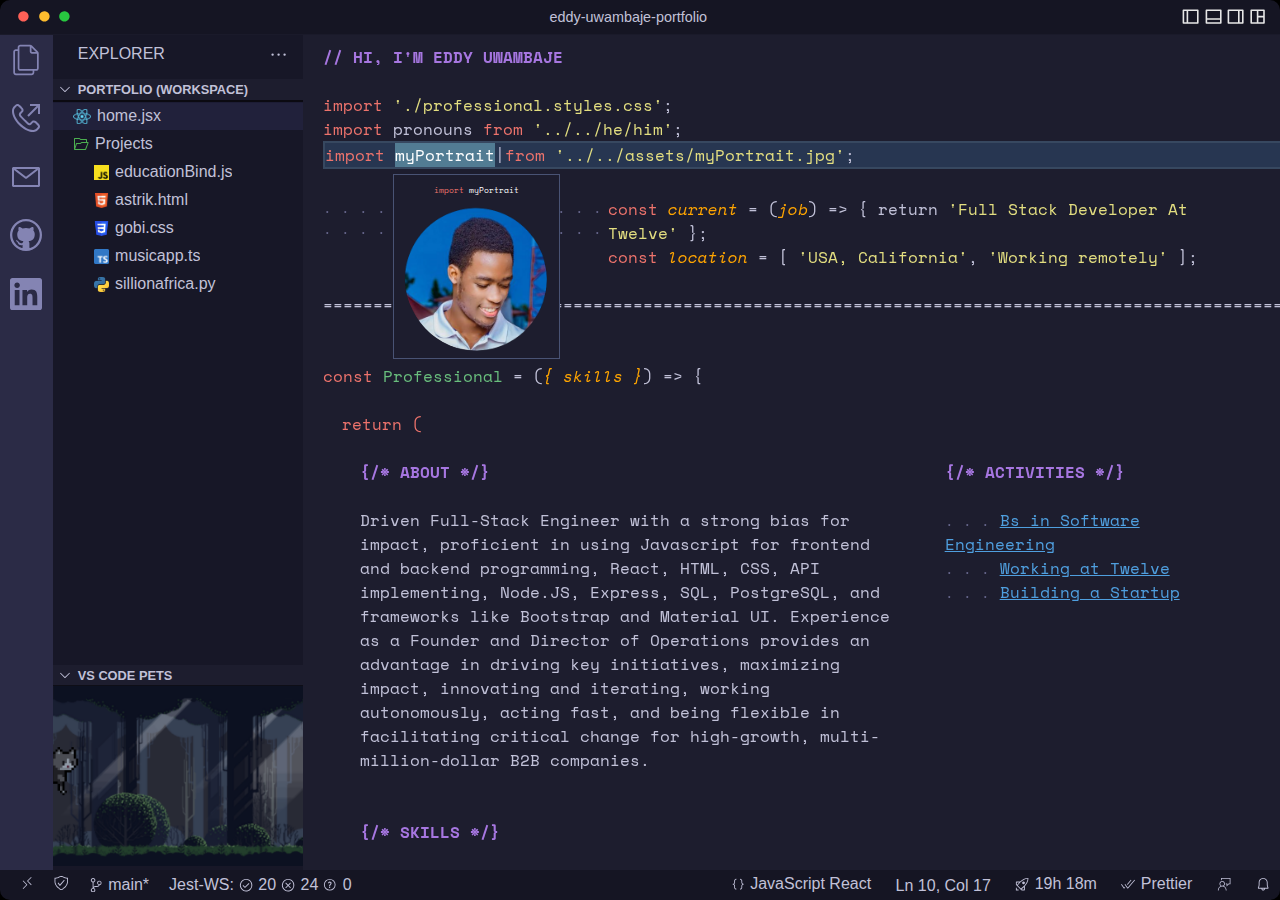
==== commit c1cde9f2: "add projects" ====
--- a/index.html
+++ b/index.html
@@ -80,14 +80,23 @@
           </svg></span></div>
     </div>
     <div class="app">
-      <div class="iconbar"><a href="tel:+250785850860" target="_blank" rel="noreferrer" class="icon-button"><span><svg
-              stroke="currentColor" fill="currentColor" stroke-width="0" viewBox="0 0 16 16" height="1em" width="1em"
+      <div class="iconbar">
+        <a href="./static/resume.pdf"  class="icon-button" download>
+          <span>
+            <svg stroke="currentColor" fill="currentColor" stroke-width="0" viewBox="0 0 16 16" height="1em" width="1em"><path d="M13.968 3.76l-2.976-2.96c-0.256-0.256-0.576-0.385-0.928-0.385l-4.895-0.016c0 0 0 0 0 0-0.352 0-0.689 0.144-0.944 0.385-0.239 0.256-0.385 0.592-0.385 0.944v0.88h-0.88c-0.352 0-0.688 0.144-0.944 0.385s-0.385 0.576-0.385 0.944v10.352c0 0.736 0.592 1.327 1.327 1.327h7.872c0.736 0 1.327-0.592 1.327-1.327v-0.88h0.88c0.736 0 1.327-0.592 1.327-1.327v-7.377c-0.016-0.352-0.144-0.689-0.399-0.944zM10.752 1.76l2.24 2.24h-2.016c-0.112 0-0.225-0.096-0.225-0.224v-2.016zM11.296 14.272c0 0.256-0.208 0.464-0.464 0.464h-7.856c-0.256 0-0.464-0.208-0.464-0.464v-10.352c0-0.128 0.048-0.239 0.144-0.32 0.081-0.096 0.208-0.144 0.32-0.144h0.88v8.608c0 0.736 0.592 1.327 1.327 1.327h6.129v0.88zM13.040 12.544h-7.872c-0.256 0-0.464-0.208-0.464-0.464v-10.352c0-0.128 0.048-0.239 0.144-0.336 0.079-0.081 0.208-0.128 0.32-0.128 0 0 0 0 0 0l4.72 0.016v2.528c0 0.592 0.48 1.072 1.072 1.072h2.528v7.2c0.016 0.256-0.192 0.464-0.448 0.464z"></path></svg>
+          </span>
+        </a>
+        <a href="tel:+250785850860" target="_blank" rel="noreferrer" class="icon-button">
+          <span>
+            <svg stroke="currentColor" fill="currentColor" stroke-width="0" viewBox="0 0 16 16" height="1em" width="1em"
               xmlns="http://www.w3.org/2000/svg">
               <path
                 d="M8.648 6.648L13.29 2H10V1h5v5h-1V2.71L9.352 7.353l-.704-.704zm3.305 2.563a1.567 1.567 0 0 1 1.102.453c.11.11.232.224.367.344l.43.383c.15.135.291.276.421.421.13.146.253.295.368.446.114.15.2.312.257.484.058.172.092.344.102.516a1.568 1.568 0 0 1-.453 1.101c-.266.266-.505.5-.719.704a4.006 4.006 0 0 1-.664.515c-.23.14-.487.245-.773.313a4.696 4.696 0 0 1-1.008.109 6.157 6.157 0 0 1-1.75-.266A9.819 9.819 0 0 1 7.843 14a12.445 12.445 0 0 1-1.741-1.117 15.329 15.329 0 0 1-1.61-1.414c-.505-.51-.974-1.05-1.406-1.617a11.64 11.64 0 0 1-1.102-1.735 10.38 10.38 0 0 1-.718-1.773A6.005 6.005 0 0 1 1 4.625c0-.396.034-.734.102-1.016a2.63 2.63 0 0 1 .312-.765c.14-.23.313-.45.516-.664.203-.214.44-.456.71-.727A1.567 1.567 0 0 1 3.743 1c.26 0 .51.07.75.21.24.142.472.313.696.517.223.203.43.416.617.64.187.224.364.417.53.578a1.567 1.567 0 0 1 .453 1.102 1.4 1.4 0 0 1-.1.547 1.824 1.824 0 0 1-.25.43 2.983 2.983 0 0 1-.329.351c-.12.11-.229.214-.328.313a3.128 3.128 0 0 0-.258.289.46.46 0 0 0-.101.312c0 .063.047.162.14.297a5.3 5.3 0 0 0 .391.484 24.386 24.386 0 0 0 1.211 1.266c.234.23.461.45.68.664.218.214.43.417.633.61.203.192.375.356.515.492.14.135.25.24.328.312a.534.534 0 0 0 .696.063c.093-.068.19-.152.289-.25.099-.1.2-.209.304-.329.104-.12.224-.229.36-.328.135-.099.278-.185.43-.258a1.21 1.21 0 0 1 .554-.101zM11.383 14c.318 0 .583-.029.797-.086a1.93 1.93 0 0 0 .586-.266c.177-.12.343-.26.5-.421.156-.162.346-.352.57-.57.11-.11.164-.24.164-.391 0-.068-.042-.164-.125-.29a6.122 6.122 0 0 0-.313-.421 5.01 5.01 0 0 0-.43-.47c-.16-.155-.317-.299-.468-.429a4.322 4.322 0 0 0-.414-.32c-.125-.083-.224-.125-.297-.125a.545.545 0 0 0-.312.101 1.801 1.801 0 0 0-.29.25c-.093.1-.195.209-.304.329-.11.12-.23.229-.36.328-.13.099-.273.185-.43.258a1.208 1.208 0 0 1-.546.101 1.527 1.527 0 0 1-1.102-.46L4.883 7.39a1.537 1.537 0 0 1-.336-.5 1.655 1.655 0 0 1-.125-.602c0-.203.034-.383.101-.539.068-.156.151-.302.25-.438.1-.135.209-.252.329-.351.12-.099.229-.203.328-.313.099-.109.185-.205.258-.289a.429.429 0 0 0 .101-.312c0-.068-.042-.164-.125-.29a5.085 5.085 0 0 0-.312-.413 6.791 6.791 0 0 0-.43-.469 6.787 6.787 0 0 0-.469-.43 5.674 5.674 0 0 0-.422-.32c-.13-.089-.226-.13-.289-.125a.542.542 0 0 0-.398.164 65.24 65.24 0 0 1-.57.563 3.073 3.073 0 0 0-.422.5 1.9 1.9 0 0 0-.258.586A3.377 3.377 0 0 0 2 4.601c0 .5.08 1.015.242 1.546a9.12 9.12 0 0 0 .672 1.61c.287.541.63 1.068 1.031 1.578.401.51.831.997 1.29 1.46a13.205 13.205 0 0 0 3.046 2.298 8.37 8.37 0 0 0 1.586.664 5.526 5.526 0 0 0 1.516.242z">
               </path>
-            </svg></span></a><a
-          href="mailto:uwambajeddy@gmail.com?subject=Portfolio%20Contact&amp;body=Write%20your%20message%20here%20%3A)"
+            </svg>
+          </span>
+        </a>
+        <a href="mailto:uwambajeddy@gmail.com?subject=Portfolio%20Contact&amp;body=Write%20your%20message%20here%20%3A)"
           target="_blank" rel="noreferrer" class="icon-button"><span><svg stroke="currentColor" fill="currentColor"
               stroke-width="0" viewBox="0 0 16 16" height="1em" width="1em" xmlns="http://www.w3.org/2000/svg">
               <path fill-rule="evenodd" clip-rule="evenodd"
@@ -142,8 +151,7 @@
                       <div class="simplebar-content" style="padding: 0px;"><a aria-current="page" class="active"
                           href="./">
                           <div class="folder home linkActive">
-                            <span class="purple"><img src="./static/images/jsx.png"
-                                height="15px" width="18px" /></span>
+                            <span class="purple"><img src="./static/images/jsx.png" height="15px" width="18px" /></span>
                             <p>home.jsx</p>
                           </div>
                         </a><a class="" href="./projects.html">
@@ -160,37 +168,37 @@
                         <div class="projects">
                           <a class="" href="./projects.html#ebind">
                             <div class="folder">
-                              <span class="purple"><img src="./static/images/js.png"
-                                height="15px" width="15px" /></span>
-                                </svg></span>
+                              <span class="purple"><img src="./static/images/js.png" height="15px"
+                                  width="15px" /></span>
+                              </svg></span>
                               <p>educationBind.js</p>
                             </div>
                           </a>
-                          <a class=""  href="./projects.html#astrik">
-                            <div class="folder"><span class="purple"><img src="./static/images/html.png"
-                                height="15px" width="15px" /></span>
-                                </svg></span>
+                          <a class="" href="./projects.html#astrik">
+                            <div class="folder"><span class="purple"><img src="./static/images/html.png" height="15px"
+                                  width="15px" /></span>
+                              </svg></span>
                               <p>astrik.html</p>
                             </div>
                           </a>
-                          <a class=""  href="./projects.html#gobi">
-                            <div class="folder"><span class="purple"><img src="./static/images/css.png"
-                                height="15px" width="15px" /></span>
-                                </svg></span>
+                          <a class="" href="./projects.html#gobi">
+                            <div class="folder"><span class="purple"><img src="./static/images/css.png" height="15px"
+                                  width="15px" /></span>
+                              </svg></span>
                               <p>gobi.css</p>
                             </div>
                           </a>
-                          <a class=""  href="./projects.html#music">
-                            <div class="folder"><span class="purple"><img src="./static/images/ts.png"
-                                height="15px" width="15px" /></span>
-                                </svg></span>
+                          <a class="" href="./projects.html#music">
+                            <div class="folder"><span class="purple"><img src="./static/images/ts.png" height="15px"
+                                  width="15px" /></span>
+                              </svg></span>
                               <p>musicapp.ts</p>
                             </div>
                           </a>
-                          <a class=""  href="./projects.html#sillion">
-                            <div class="folder"><span class="purple"><img src="./static/images/py.png"
-                              height="15px" width="15px" /></span>
-                                </svg></span>
+                          <a class="" href="./projects.html#sillion">
+                            <div class="folder"><span class="purple"><img src="./static/images/py.png" height="15px"
+                                  width="15px" /></span>
+                              </svg></span>
                               <p>sillionafrica.py</p>
                             </div>
                           </a>
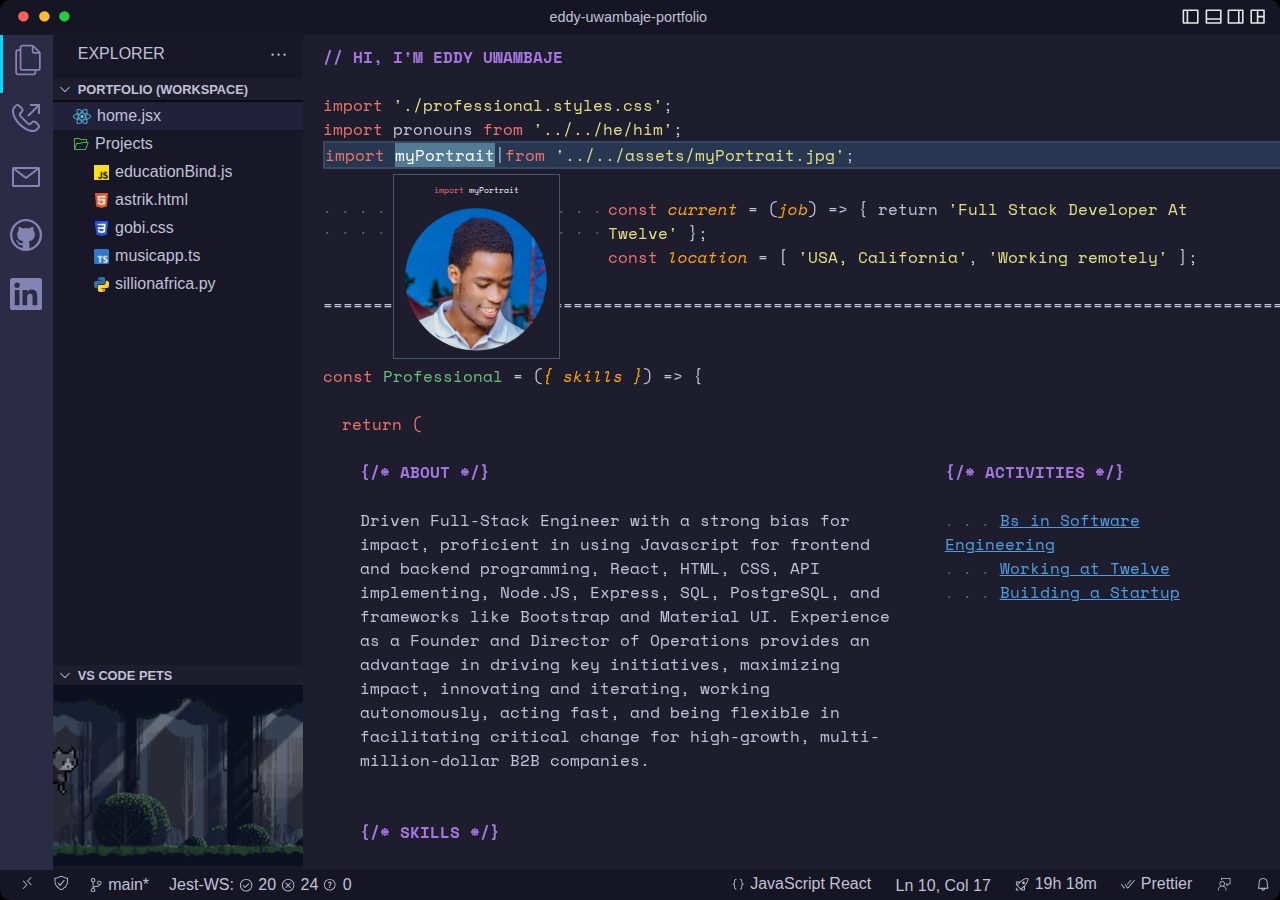
==== commit 63b02276: "add projects" ====
--- a/index.html
+++ b/index.html
@@ -81,7 +81,7 @@
     </div>
     <div class="app">
       <div class="iconbar">
-        <a href="./static/resume.pdf"  class="icon-button" download>
+        <a href="./static/resume.pdf"  class="icon-button" style="border-left: 3px solid #00d8ff" download>
           <span>
             <svg stroke="currentColor" fill="currentColor" stroke-width="0" viewBox="0 0 16 16" height="1em" width="1em"><path d="M13.968 3.76l-2.976-2.96c-0.256-0.256-0.576-0.385-0.928-0.385l-4.895-0.016c0 0 0 0 0 0-0.352 0-0.689 0.144-0.944 0.385-0.239 0.256-0.385 0.592-0.385 0.944v0.88h-0.88c-0.352 0-0.688 0.144-0.944 0.385s-0.385 0.576-0.385 0.944v10.352c0 0.736 0.592 1.327 1.327 1.327h7.872c0.736 0 1.327-0.592 1.327-1.327v-0.88h0.88c0.736 0 1.327-0.592 1.327-1.327v-7.377c-0.016-0.352-0.144-0.689-0.399-0.944zM10.752 1.76l2.24 2.24h-2.016c-0.112 0-0.225-0.096-0.225-0.224v-2.016zM11.296 14.272c0 0.256-0.208 0.464-0.464 0.464h-7.856c-0.256 0-0.464-0.208-0.464-0.464v-10.352c0-0.128 0.048-0.239 0.144-0.32 0.081-0.096 0.208-0.144 0.32-0.144h0.88v8.608c0 0.736 0.592 1.327 1.327 1.327h6.129v0.88zM13.040 12.544h-7.872c-0.256 0-0.464-0.208-0.464-0.464v-10.352c0-0.128 0.048-0.239 0.144-0.336 0.079-0.081 0.208-0.128 0.32-0.128 0 0 0 0 0 0l4.72 0.016v2.528c0 0.592 0.48 1.072 1.072 1.072h2.528v7.2c0.016 0.256-0.192 0.464-0.448 0.464z"></path></svg>
           </span>
